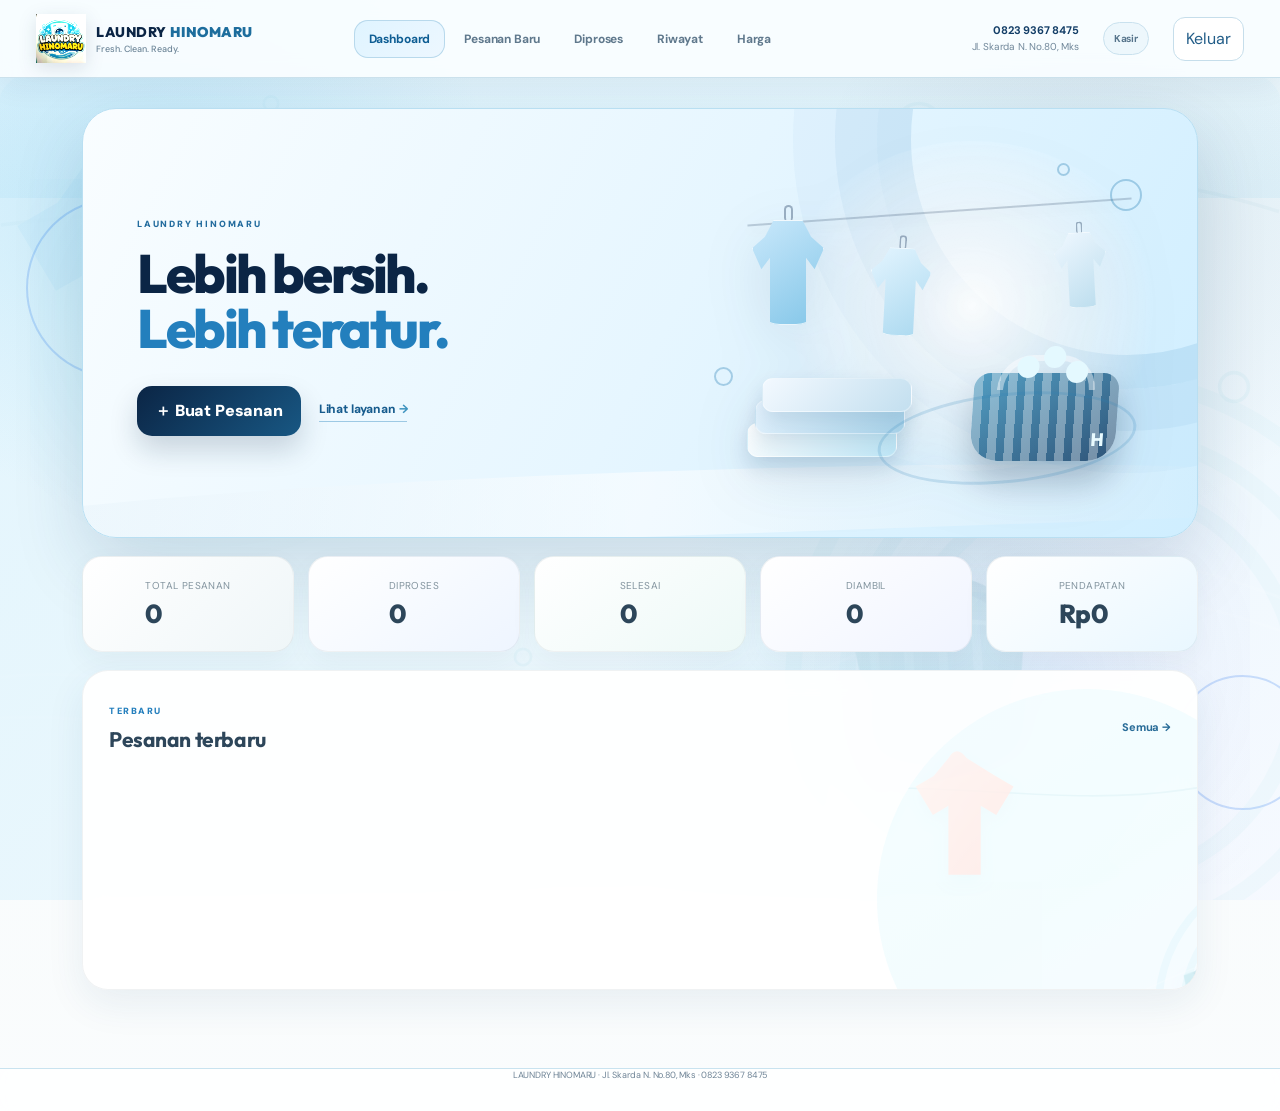
==== index.html @ 33498ebe "Upload website Laundry Hinomaru" ====
<!DOCTYPE html>
<html lang="id">
 <head>
  <meta charset="utf-8"/>
  <meta content="width=device-width,initial-scale=1" name="viewport"/>
  <title>
   Dashboard &middot; Laundry Hinomaru
  </title>
  <link href="https://cdn.jsdelivr.net/npm/bootstrap@5.3.3/dist/css/bootstrap.min.css" rel="stylesheet"/>
  <link href="style.css" rel="stylesheet"/>
  <script src="jquery-3.7.1.min.js">
  </script>
 </head>
 <body class="app-bg dashboard-page">
  <div class="wash-bg">
   <span>
   </span>
   <span>
   </span>
   <span>
   </span>
   <span>
   </span>
   <span>
   </span>
   <span>
   </span>
  </div>
  <header class="topbar">
   <a class="brand" href="index.html">
    <img alt="Logo Laundry Hinomaru" src="assets/logo-hinomaru-bright.png"/>
    <span>
     LAUNDRY
     <b>
      HINOMARU
     </b>
     <small>
      Fresh. Clean. Ready.
     </small>
    </span>
   </a>
   <nav>
    <a class="active" href="index.html">
     Dashboard
    </a>
    <a href="pesanan.html">
     Pesanan Baru
    </a>
    <a href="proses.html">
     Diproses
    </a>
    <a href="riwayat.html">
     Riwayat
    </a>
    <a href="harga.html">
     Harga
    </a>
   </nav>
   <div class="nav-contact">
    <b>
     0823 9367 8475
    </b>
    <small>
     Jl. Skarda N. No.80, Mks
    </small>
   </div>
   <span class="cashier-chip">
    Kasir
    <b id="cashierName">
    </b>
   </span>
   <button class="logout-btn" id="logoutBtn" title="Keluar dari akun" type="button">
    Keluar
   </button>
  </header>
  <main class="container">
   <section class="hero modern-hero">
    <div class="hero-copy">
     <span class="eyebrow">
      LAUNDRY HINOMARU
     </span>
     <h1>
      Lebih bersih.
      <br/>
      <em>
       Lebih teratur.
      </em>
     </h1>
     <div class="hero-actions">
      <a class="primary-btn" href="pesanan.html">
       ＋ Buat Pesanan
      </a>
      <a class="hero-link" href="harga.html">
       Lihat layanan
       <span>
        &rarr;
       </span>
      </a>
     </div>
    </div>
    <div aria-hidden="true" class="laundry-scene">
     <div class="scene-glow">
     </div>
     <div class="clothes-line">
     </div>
     <div class="hanger h1">
      <i>
      </i>
      <b>
      </b>
     </div>
     <div class="hanger h2">
      <i>
      </i>
      <b>
      </b>
     </div>
     <div class="hanger h3">
      <i>
      </i>
      <b>
      </b>
     </div>
     <div class="folded-stack">
      <i>
      </i>
      <i>
      </i>
      <i>
      </i>
     </div>
     <div class="basket">
      <span>
      </span>
      <span>
      </span>
      <span>
      </span>
      <b>
       H
      </b>
     </div>
     <div class="scene-bubble b1">
     </div>
     <div class="scene-bubble b2">
     </div>
     <div class="scene-bubble b3">
     </div>
     <div class="water-ring">
     </div>
    </div>
   </section>
   <section class="stats">
    <div class="stat-card">
     <div>
      <small>
       Total Pesanan
      </small>
      <strong id="statTotal">
       0
      </strong>
     </div>
    </div>
    <div class="stat-card">
     <div>
      <small>
       Diproses
      </small>
      <strong id="statProcess">
       0
      </strong>
     </div>
    </div>
    <div class="stat-card">
     <div>
      <small>
       Selesai
      </small>
      <strong id="statDone">
       0
      </strong>
     </div>
    </div>
    <div class="stat-card">
     <div>
      <small>
       Diambil
      </small>
      <strong id="statPicked">
       0
      </strong>
     </div>
    </div>
    <div class="stat-card revenue">
     <div>
      <small>
       Pendapatan
      </small>
      <strong id="statRevenue">
       Rp0
      </strong>
     </div>
    </div>
   </section>
   <section class="dashboard-grid">
    <div class="panel recent-panel">
     <div class="panel-head">
      <div>
       <span class="eyebrow">
        TERBARU
       </span>
       <h2>
        Pesanan terbaru
       </h2>
      </div>
      <a href="riwayat.html">
       Semua &rarr;
      </a>
     </div>
     <div class="recent-list" id="recentOrders">
     </div>
    </div>
   </section>
  </main>
  <footer>
   LAUNDRY HINOMARU &middot; Jl. Skarda N. No.80, Mks &middot; 0823 9367 8475
  </footer>
  <script src="https://cdn.jsdelivr.net/npm/bootstrap@5.3.3/dist/js/bootstrap.bundle.min.js">
  </script>
  <script src="app.js">
  </script>
 </body>
</html>
---- style.css ----
@import url("https://fonts.googleapis.com/css2?family=DM+Sans:wght@400;500;600;700&family=Outfit:wght@500;600;700;800&display=swap");
:root  {
--ink:#063e56;
  --ink2:#0b6179;
  --muted:#5f8290;
  --blue:#087fa8;
  --cyan:#19bfd1;
  --aqua:#d9f7ff;
  --mint:#ddf9f1;
  --lav:#e7e9ff;
  --peach:#fff0e5;
  --line:#b9e3ec;
  --white:#fff;
  --shadow:0 24px 70px rgba(3,82,111,.15)
}
html  {
scroll-behavior:smooth
}
body  {
margin:0;
  color:var(--ink);
  font-family:"DM Sans",Arial,sans-serif;
  background:#cfeef8
}
a  {
text-decoration:none;
  color:inherit
}
button,input,select  {
font:inherit
}
.app-bg  {
min-height:100vh;
  overflow-x:hidden;
  position:relative
}
.wash-bg  {
position:fixed;
  inset:0;
  pointer-events:none;
  overflow:hidden;
  z-index:-1;
  background:linear-gradient(135deg,rgba(196,237,248,.96),rgba(228,247,255,.9) 42%,rgba(213,247,241,.92)),url("assets/background.svg") center/cover fixed
}
.wash-bg:before  {
content:"";
  position:absolute;
  inset:0;
  background:radial-gradient(circle at 15% 18%,rgba(27,177,207,.2),transparent 24%),radial-gradient(circle at 85% 22%,rgba(112,130,236,.16),transparent 22%),radial-gradient(circle at 70% 84%,rgba(39,194,170,.16),transparent 28%);
  mix-blend-mode:multiply
}
.wash-bg:after  {
content:"";
  position:absolute;
  left:-8%;
  right:-8%;
  bottom:-7%;
  height:30%;
  background:linear-gradient(180deg,transparent,rgba(30,166,193,.18));
  border-radius:50% 50% 0 0;
  animation:waterPulse 8s ease-in-out infinite
}
.wash-bg span  {
position:absolute;
  border:2px solid rgba(22,151,182,.2);
  border-radius:50%;
  animation:float 8s ease-in-out infinite
}
.wash-bg span:nth-child(1)  {
width:180px;
  height:180px;
  left:2%;
  top:22%
}
.wash-bg span:nth-child(2)  {
width:58px;
  height:58px;
  right:10%;
  top:15%;
  animation-delay:1.4s
}
.wash-bg span:nth-child(3)  {
width:30px;
  height:30px;
  right:29%;
  bottom:17%;
  animation-delay:2.2s
}
.wash-bg span:nth-child(4)  {
width:135px;
  height:135px;
  right:-30px;
  bottom:10%;
  animation-delay:3s
}
.wash-bg span:nth-child(5)  {
width:20px;
  height:20px;
  left:31%;
  top:14%;
  animation-delay:3.8s
}
.wash-bg span:nth-child(6)  {
width:50px;
  height:50px;
  left:16%;
  bottom:12%;
  animation-delay:1s
}
.topbar  {
height:76px;
  background:rgba(247,253,255,.84);
  backdrop-filter:blur(20px);
  border-bottom:1px solid rgba(128,202,213,.38);
  display:flex;
  align-items:center;
  padding:0 34px;
  gap:24px;
  position:sticky;
  top:0;
  z-index:20;
  box-shadow:0 4px 25px rgba(4,83,105,.05)
}
.brand  {
display:flex;
  align-items:center;
  gap:10px;
  min-width:245px
}
.brand img  {
width:48px;
  height:48px;
  object-fit:contain;
  filter:brightness(1.18) contrast(1.03) drop-shadow(0 4px 7px rgba(0,80,100,.1))
}
.brand span  {
font:800 13px "Outfit";
  letter-spacing:.04em
}
.brand small  {
display:block;
  font:500 9px "DM Sans";
  color:#8aa0a7;
  letter-spacing:0;
  margin-top:2px
}
nav  {
display:flex;
  align-items:center;
  gap:4px;
  flex:1;
  justify-content:center
}
nav a  {
padding:10px 14px;
  border-radius:13px;
  color:#67818c;
  font-size:12px;
  font-weight:700;
  transition:.25s
}
nav a:hover  {
color:var(--blue);
  background:#e9fbfc;
  transform:translateY(-1px)
}
nav a.active  {
color:#066d8c;
  background:#dff7f8;
  box-shadow:inset 0 0 0 1px #c7edf0
}
.nav-contact  {
min-width:205px;
  text-align:right;
  color:#087f99;
  line-height:1.15
}
.nav-contact b  {
display:block;
  font-size:11px
}
.nav-contact small  {
display:block;
  margin-top:4px;
  color:#7d949c;
  font-size:9px
}
.container  {
width:min(1160px,calc(100% - 42px));
  margin:32px auto 72px
}
.hero  {
border-radius:32px;
  position:relative;
  overflow:hidden
}
.modern-hero  {
min-height:400px;
  padding:50px 54px;
  display:flex;
  align-items:center;
  background:linear-gradient(118deg,#08789b 0%,#10a8bd 50%,#46d2d1 100%);
  box-shadow:0 28px 70px rgba(5,105,128,.18);
  color:#fff
}
.modern-hero:before  {
content:"";
  position:absolute;
  width:620px;
  height:620px;
  border-radius:50%;
  right:-230px;
  top:-300px;
  border:40px solid rgba(255,255,255,.07);
  box-shadow:0 0 0 40px rgba(255,255,255,.035),0 0 0 80px rgba(255,255,255,.025)
}
.modern-hero:after  {
content:"";
  position:absolute;
  left:-10%;
  right:-10%;
  bottom:-50px;
  height:100px;
  background:rgba(255,255,255,.08);
  border-radius:50% 50% 0 0;
  transform:rotate(-2deg)
}
.hero-copy  {
position:relative;
  z-index:2
}
.eyebrow  {
font-size:9px;
  font-weight:900;
  letter-spacing:.17em;
  color:#0c92a7
}
.hero .eyebrow  {
color:#c8ffff
}
.hero h1,.page-title h1  {
font:800 48px/1.02 "Outfit";
  margin:12px 0
}
.hero h1 em  {
font-style:normal;
  color:#c7ffff
}
.hero p  {
max-width:430px;
  color:#d9fbfc;
  margin:0 0 24px;
  font-size:13px
}
.primary-btn  {
border:0;
  border-radius:14px;
  background:linear-gradient(135deg,#fff,#e5ffff);
  color:#076d8c;
  padding:13px 18px;
  font-weight:900;
  cursor:pointer;
  box-shadow:0 12px 26px rgba(0,50,70,.16);
  transition:.25s
}
.primary-btn:hover  {
transform:translateY(-3px);
  box-shadow:0 18px 32px rgba(0,50,70,.22)
}
.laundry-scene  {
position:absolute;
  right:45px;
  top:30px;
  width:410px;
  height:335px;
  z-index:2
}
.clothes-line  {
position:absolute;
  left:25px;
  right:25px;
  top:72px;
  height:2px;
  background:rgba(255,255,255,.62);
  transform:rotate(-4deg);
  box-shadow:0 4px 12px rgba(0,0,0,.08)
}
.hanger  {
position:absolute;
  top:66px;
  width:92px;
  height:135px
}
.hanger i  {
position:absolute;
  top:-2px;
  left:42px;
  width:9px;
  height:17px;
  border:2px solid rgba(255,255,255,.8);
  border-bottom:0;
  border-radius:8px
}
.hanger b  {
position:absolute;
  left:10px;
  top:13px;
  width:72px;
  height:105px;
  border-radius:15px 15px 28px 28px;
  background:linear-gradient(145deg,rgba(255,255,255,.85),rgba(184,248,250,.38));
  box-shadow:inset 0 0 0 1px rgba(255,255,255,.35);
  clip-path:polygon(30% 0,70% 0,82% 16%,100% 27%,87% 47%,75% 36%,75% 100%,25% 100%,25% 36%,13% 47%,0 27%,18% 16%)
}
.h1  {
left:35px
}
.h2  {
left:147px;
  top:85px;
  transform:scale(.84) rotate(3deg)
}
.h3  {
right:35px;
  top:63px;
  transform:scale(.72) rotate(-3deg)
}
.h1 b  {
background:linear-gradient(145deg,#ffd9dc,#bdeef7)
}
.h2 b  {
background:linear-gradient(145deg,#d8e0ff,#9fe7ee)
}
.h3 b  {
background:linear-gradient(145deg,#fff2c8,#b8f0ea)
}
.folded-stack  {
position:absolute;
  left:34px;
  bottom:38px;
  width:150px;
  height:82px
}
.folded-stack i  {
position:absolute;
  left:0;
  width:150px;
  height:34px;
  border-radius:11px;
  background:linear-gradient(135deg,#e5faff,#9edce8);
  box-shadow:0 8px 10px rgba(0,70,90,.12);
  border:1px solid rgba(255,255,255,.35)
}
.folded-stack i:nth-child(1)  {
bottom:0
}
.folded-stack i:nth-child(2)  {
bottom:23px;
  left:8px;
  background:linear-gradient(135deg,#e9edff,#b9c9f4)
}
.folded-stack i:nth-child(3)  {
bottom:45px;
  left:15px;
  background:linear-gradient(135deg,#fff0e8,#f5d4bd)
}
.basket  {
position:absolute;
  right:42px;
  bottom:35px;
  width:145px;
  height:88px;
  border-radius:16px 16px 28px 28px;
  background:repeating-linear-gradient(90deg,rgba(255,255,255,.18) 0 9px,rgba(255,255,255,.04) 9px 17px),linear-gradient(145deg,#2c91aa,#126f8f);
  box-shadow:0 18px 25px rgba(0,70,90,.18);
  transform:skew(-4deg)
}
.basket:before  {
content:"";
  position:absolute;
  left:23px;
  top:-18px;
  width:98px;
  height:35px;
  border:6px solid rgba(255,255,255,.45);
  border-bottom:0;
  border-radius:60px 60px 0 0
}
.basket span  {
position:absolute;
  width:22px;
  height:22px;
  border-radius:50%;
  background:#c9faff;
  top:-17px;
  animation:bubble 3s infinite
}
.basket span:nth-child(1)  {
left:42px
}
.basket span:nth-child(2)  {
left:68px;
  top:-27px;
  animation-delay:.7s
}
.basket span:nth-child(3)  {
left:91px;
  top:-12px;
  animation-delay:1.3s
}
.basket b  {
position:absolute;
  right:12px;
  bottom:10px;
  color:#bdf8fa;
  font:800 18px "Outfit"
}
.scene-bubble  {
position:absolute;
  border:2px solid rgba(255,255,255,.5);
  border-radius:50%;
  color:#fff;
  display:grid;
  place-items:center;
  animation:bubble 4s ease-in-out infinite
}
.b1  {
width:32px;
  height:32px;
  right:20px;
  top:38px
}
.b2  {
width:13px;
  height:13px;
  right:92px;
  top:22px;
  animation-delay:1s
}
.b3  {
width:19px;
  height:19px;
  left:7px;
  bottom:105px;
  animation-delay:1.8s
}
.water-ring  {
position:absolute;
  width:260px;
  height:90px;
  right:25px;
  bottom:8px;
  border:3px solid rgba(255,255,255,.27);
  border-radius:50%;
  transform:rotate(-6deg)
}
.stats  {
display:grid;
  grid-template-columns:repeat(5,1fr);
  gap:14px;
  margin-top:18px
}
.stat-card  {
background:linear-gradient(145deg,rgba(249,254,255,.82),rgba(228,249,255,.72));
  border:1px solid rgba(204,235,239,.95);
  border-radius:20px;
  padding:18px;
  display:flex;
  align-items:center;
  gap:12px;
  box-shadow:0 12px 30px rgba(4,83,105,.06);
  transition:.25s;
  backdrop-filter:blur(12px)
}
.stat-card:hover  {
transform:translateY(-5px);
  box-shadow:0 18px 38px rgba(4,83,105,.11)
}
.stat-card small  {
display:block;
  color:#78909a;
  font-size:10px
}
.stat-card strong  {
font:800 22px "Outfit";
  display:block;
  margin-top:2px
}
.revenue  {
background:linear-gradient(135deg,#e4faf4,#e6f9ff)
}
.dashboard-grid  {
display:grid;
  grid-template-columns:1.35fr .65fr;
  gap:18px;
  margin-top:18px
}
.panel  {
background:linear-gradient(145deg,rgba(248,254,255,.84),rgba(230,249,255,.78));
  border:1px solid rgba(209,236,239,.95);
  border-radius:26px;
  box-shadow:0 18px 50px rgba(4,83,105,.08);
  backdrop-filter:blur(14px)
}
.recent-panel  {
padding:25px
}
.panel-head  {
display:flex;
  justify-content:space-between;
  align-items:center;
  margin-bottom:15px
}
.panel-head h2,.items-head h2,.queue-panel h2  {
font:700 21px "Outfit";
  margin:5px 0
}
.panel-head a  {
font-size:11px;
  color:#0887a1;
  font-weight:800
}
.recent-item  {
display:flex;
  align-items:center;
  justify-content:space-between;
  padding:15px 0;
  border-bottom:1px solid #e6f2f3;
  transition:.2s
}
.recent-item:last-child  {
border-bottom:0
}
.recent-item:hover  {
padding-left:5px
}
.recent-item b  {
display:block;
  font-size:13px
}
.recent-item small  {
display:block;
  color:#81959d;
  font-size:10px;
  margin-top:3px;
  max-width:480px;
  white-space:nowrap;
  overflow:hidden;
  text-overflow:ellipsis
}
.recent-item strong  {
font:800 14px "Outfit"
}
.flow-step>span  {
width:34px;
  height:34px;
  border-radius:12px;
  background:#e8f8fa;
  color:#0a88a2;
  display:grid;
  place-items:center;
  font:800 10px "Outfit"
}
.flow-step.active>span  {
background:#d5f7ed;
  color:#11825f
}
.flow-step b  {
display:block;
  font-size:11px
}
.flow-step small  {
display:block;
  color:#83989f;
  font-size:9px;
  margin-top:3px
}
.page-title  {
display:flex;
  justify-content:space-between;
  align-items:flex-end;
  margin-bottom:22px
}
.page-title h1  {
font-size:40px;
  margin:6px 0
}
.page-title p  {
margin:0;
  color:#78909a;
  font-size:13px
}
.search  {
display:flex;
  align-items:center;
  gap:8px;
  background:rgba(255,255,255,.78);
  border:1px solid #cfe9ec;
  border-radius:13px;
  padding:0 12px;
  width:250px
}
.search input  {
border:0;
  box-shadow:none;
  margin:0;
  padding:10px 2px;
  width:100%;
  background:transparent;
  outline:none
}
.order-layout  {
display:grid;
  grid-template-columns:1.35fr .65fr;
  gap:18px
}
.order-panel  {
padding:28px
}
.order-panel label  {
display:block;
  font-size:11px;
  font-weight:700;
  color:#55707a;
  margin-bottom:18px
}
.order-panel input,.order-panel select  {
width:100%;
  border:1px solid #c9e6ea;
  background:rgba(252,255,255,.92);
  border-radius:13px;
  padding:13px 14px;
  outline:none;
  color:var(--ink);
  margin-top:7px;
  transition:.2s
}
.order-panel input:focus,.order-panel select:focus  {
border-color:#55c7d3;
  box-shadow:0 0 0 4px rgba(36,197,216,.10)
}
.items-head  {
display:flex;
  align-items:center;
  justify-content:space-between;
  margin:18px 0 12px
}
.outline-btn  {
border:1px solid #bfe2e6;
  background:rgba(255,255,255,.86);
  color:#087f98;
  border-radius:11px;
  padding:9px 12px;
  font-size:11px;
  font-weight:900;
  cursor:pointer
}
.service-row  {
display:grid;
  grid-template-columns:1fr 115px 145px 42px;
  gap:8px;
  align-items:end;
  padding:12px;
  background:linear-gradient(135deg,#f7ffff,#f0fbff);
  border:1px solid #d9edef;
  border-radius:17px;
  margin-bottom:9px;
  animation:rise .35s both
}
.service-row label  {
margin:0
}
.service-row select,.service-row input  {
margin-top:5px;
  padding:11px 10px
}
.row-price  {
font-size:10px;
  color:#75909a;
  padding:0 4px 11px
}
.row-price b  {
display:block;
  color:#087f98;
  font:800 12px "Outfit";
  margin-top:3px
}
.remove-item  {
width:38px;
  height:38px;
  border-radius:11px;
  border:0;
  background:#fff0f0;
  color:#d66a6a;
  cursor:pointer
}
.order-total  {
margin-top:16px;
  padding:17px;
  border-radius:18px;
  background:linear-gradient(135deg,#dff8f3,#e4f8ff);
  display:flex;
  align-items:center;
  justify-content:space-between
}
.order-total small  {
display:block;
  color:#78909a;
  font-size:10px
}
.order-total strong  {
font:800 27px "Outfit";
  display:block;
  margin-top:2px
}
.side-note h2  {
font:800 29px/1.08 "Outfit";
  margin:8px 0 22px
}
.mini-info>span  {
width:25px;
  height:25px;
  border-radius:8px;
  background:#dff7ef;
  color:#0b9a73;
  display:grid;
  place-items:center;
  font-size:12px
}
.mini-info b  {
display:block;
  font-size:11px
}
.mini-info small  {
display:block;
  color:#80959d;
  font-size:10px;
  margin-top:2px
}
.queue-grid  {
display:grid;
  grid-template-columns:1fr 1fr;
  gap:18px
}
.queue-panel  {
padding:22px
}
.queue-panel h2  {
display:flex;
  align-items:center;
  gap:7px
}
.queue-panel h2 b  {
font-size:10px;
  background:#eaf8f8;
  padding:4px 7px;
  border-radius:10px;
  color:#14849a
}
.dot  {
width:9px;
  height:9px;
  border-radius:50%;
  display:inline-block
}
.dot.processing  {
background:#f2b93f;
  box-shadow:0 0 0 5px #fff5db
}
.dot.done  {
background:#21b58a;
  box-shadow:0 0 0 5px #dcf8ee
}
.queue-card  {
border:1px solid #e0eff1;
  border-radius:17px;
  padding:15px;
  margin:10px 0;
  background:rgba(251,255,255,.88);
  transition:.22s
}
.queue-card:hover  {
transform:translateY(-3px);
  box-shadow:0 10px 24px rgba(5,83,105,.08)
}
.queue-top  {
display:flex;
  justify-content:space-between;
  align-items:center
}
.nota  {
font:700 11px "Outfit";
  color:#07819c
}
.status  {
font-size:9px;
  font-weight:900;
  border-radius:20px;
  padding:6px 9px
}
.status.DIPROSES  {
background:#fff4d9;
  color:#aa7410
}
.status.SELESAI  {
background:#dcf8ed;
  color:#138360
}
.status.DIAMBIL  {
background:#e9efff;
  color:#5266a7
}
.queue-card h3  {
font:700 15px "Outfit";
  margin:12px 0 5px
}
.queue-card p  {
font-size:10px;
  color:#778f97;
  margin:0
}
.queue-actions  {
display:flex;
  gap:6px;
  margin-top:13px
}
.small-btn  {
border:1px solid #cce7ea;
  background:#fff;
  border-radius:9px;
  padding:7px 9px;
  font-size:9px;
  font-weight:900;
  color:#087f98;
  cursor:pointer
}
.small-btn.success  {
background:#e4faf2;
  color:#11805e;
  border-color:#c6eedf
}
.small-btn.dark  {
background:#eaf1ff;
  color:#536da5;
  border-color:#d5e0fa
}
.history-panel  {
padding:20px
}
.history-head  {
display:flex;
  justify-content:space-between;
  align-items:center;
  margin-bottom:15px;
  color:#7b9299;
  font-size:11px
}
.table-wrap  {
overflow:auto
}
table  {
width:100%;
  border-collapse:collapse;
  min-width:700px
}
th  {
font-size:9px;
  text-transform:uppercase;
  letter-spacing:.08em;
  color:#8ba0a7;
  text-align:left;
  padding:12px;
  border-bottom:1px solid #e4f0f2
}
td  {
font-size:11px;
  padding:15px 12px;
  border-bottom:1px solid #edf4f5
}
td b  {
font-family:"Outfit"
}
.table-action  {
color:#087f98;
  font-weight:900;
  font-size:10px
}
.price-card  {
border-radius:22px;
  background:rgba(255,255,255,.78);
  border:1px solid #d9eef0;
  box-shadow:0 12px 35px rgba(4,83,105,.07);
  position:relative;
  overflow:hidden;
  transition:.25s
}
.price-card:hover  {
transform:translateY(-6px);
  box-shadow:0 22px 45px rgba(4,83,105,.12)
}
.price-card:after  {
content:"";
  position:absolute;
  width:120px;
  height:120px;
  border-radius:50%;
  background:linear-gradient(135deg,#e3f8ff,#f0eaff);
  right:-45px;
  top:-45px
}
.price-card h3  {
font:700 17px "Outfit";
  margin:0 0 6px;
  position:relative;
  z-index:1
}
.price-card p  {
color:#8aa0a8;
  font-size:10px;
  margin:0;
  position:relative;
  z-index:1
}
.price-card strong  {
display:block;
  font:800 22px "Outfit";
  margin-top:17px;
  color:#07819b;
  position:relative;
  z-index:1
}
.toast  {
position:fixed;
  right:22px;
  bottom:22px;
  background:#073b4c;
  color:#fff;
  border-radius:13px;
  padding:12px 16px;
  font-size:11px;
  box-shadow:0 15px 35px rgba(0,0,0,.18);
  transform:translateY(30px);
  opacity:0;
  pointer-events:none;
  transition:.3s;
  z-index:100
}
.toast.show  {
transform:translateY(0);
  opacity:1
}
.empty-state  {
text-align:center;
  color:#91a4aa;
  font-size:11px;
  padding:35px
}
.receipt-page  {
background:linear-gradient(135deg,#eafafb,#f3f0ff);
  min-height:100vh;
  padding:25px
}
.receipt-actions  {
max-width:700px;
  margin:0 auto 18px;
  display:flex;
  justify-content:space-between;
  align-items:center
}
.receipt-actions>a  {
font-size:12px;
  font-weight:900;
  color:#087f98
}
.receipt  {
width:min(700px,100%);
  margin:auto;
  background:#fff;
  padding:42px;
  border-radius:24px;
  box-shadow:0 24px 70px rgba(4,83,105,.15)
}
.receipt-head  {
display:flex;
  align-items:center;
  gap:15px;
  padding-bottom:18px;
  border-bottom:1px dashed #cbdfe2
}
.receipt-head img  {
width:70px;
  height:70px;
  object-fit:contain
}
.receipt-head h2  {
font:800 25px "Outfit";
  margin:0
}
.receipt-head p  {
font-size:10px;
  color:#718991;
  margin:3px 0
}
.receipt-title  {
text-align:center;
  font:800 18px "Outfit";
  margin:25px 0
}
.receipt-meta  {
display:grid;
  grid-template-columns:1fr 1fr;
  gap:13px
}
.receipt-meta span,.receipt-item small,.receipt-status span  {
display:block;
  color:#8aa0a7;
  font-size:9px
}
.receipt-meta b  {
display:block;
  font-size:11px;
  margin-top:4px
}
.receipt-line  {
border-top:1px dashed #d4e3e5;
  margin:22px 0
}
.receipt-item  {
padding:10px 0;
  border-bottom:1px solid #edf3f4;
  display:flex;
  justify-content:space-between
}
.receipt-item b  {
display:block;
  font-size:12px
}
.receipt-item strong  {
font:700 13px "Outfit"
}
.receipt-total  {
display:flex;
  justify-content:space-between;
  align-items:center;
  margin-top:20px
}
.receipt-total span  {
font-size:11px;
  font-weight:900
}
.receipt-total strong  {
font:800 27px "Outfit";
  color:#087f98
}
.receipt-status b  {
font-size:10px
}
.receipt-thanks  {
text-align:center;
  color:#80959d;
  font-size:10px;
  margin:25px 0 0
}
footer  {
text-align:center;
  color:#7e969e;
  font-size:9px;
  padding:0 20px 28px
}

.order-visual .eyebrow  {
display:none
}
.flow-panel .panel-head h2,.flow-panel .flow-step b,.flow-panel .flow-step small  {
display:none
}
.flow-panel .panel-head  {
margin:0
}
.flow-panel .panel-head>div  {
width:100%;
  height:10px
}
.flow-panel .panel-head .eyebrow  {
display:none
}
.flow-step>span  {
width:52px;
  height:52px;
  border-radius:18px;
  background:linear-gradient(135deg,#c9f1fb,#dcdcff);
  font-size:12px;
  box-shadow:0 8px 20px rgba(8,127,168,.1)
}
.flow-step.active>span  {
background:linear-gradient(135deg,#c8f6e8,#bceef8);
  color:#087b72
}
.recent-panel  {
background:linear-gradient(145deg,rgba(252,255,255,.86),rgba(229,248,255,.76))
}
.page-title  {
position:relative
}
.page-title:after  {
content:"";
  position:absolute;
  right:0;
  bottom:-8px;
  width:130px;
  height:6px;
  border-radius:999px;
  background:linear-gradient(90deg,#36c7dc,#8e91e8,transparent);
  opacity:.75
}
.price-card  {
background:linear-gradient(145deg,rgba(252,255,255,.84),rgba(226,247,255,.78))
}
.queue-card  {
background:linear-gradient(145deg,rgba(251,255,255,.92),rgba(232,249,255,.84))
}
.history-panel  {
background:linear-gradient(145deg,rgba(251,255,255,.88),rgba(229,248,255,.8))
}
.container  {
position:relative
}
.container:before  {
content:"";
  position:absolute;
  z-index:-1;
  left:-40px;
  right:-40px;
  top:8%;
  height:80%;
  background:radial-gradient(circle at 15% 20%,rgba(37,186,210,.08),transparent 22%),radial-gradient(circle at 85% 70%,rgba(117,124,230,.07),transparent 24%);
  pointer-events:none
}

:root  {
--ink:#063c58;
  --ink2:#075f7c;
  --muted:#668797;
  --blue:#087ea7;
  --cyan:#19bfd0;
  --sky:#eafaff;
  --mint:#e9fff9;
  --lav:#eef0ff;
  --peach:#fff2e9;
  --line:#a9dce9;
  --shadow:0 24px 70px rgba(3,73,104,.15);
  --deep-shadow:0 30px 90px rgba(2,73,102,.20)
}
body  {
background:#bfe8f4;
  color:var(--ink)
}
.wash-bg  {
background:linear-gradient(120deg,rgba(210,246,253,.76),rgba(225,236,255,.62) 52%,rgba(209,251,242,.7)),url("assets/background.svg") center/cover fixed;
  filter:saturate(1.12)
}
.wash-bg:before  {
background:linear-gradient(115deg,rgba(0,104,145,.08),rgba(42,203,216,.03) 45%,rgba(120,105,232,.07));
  mix-blend-mode:normal
}
.wash-bg:after  {
height:22%;
  bottom:-8%;
  background:linear-gradient(180deg,transparent,rgba(9,144,173,.12));
  animation:waterPulse 7s ease-in-out infinite
}
.topbar  {
height:82px;
  background:rgba(250,255,255,.82);
  border-bottom:1px solid rgba(104,190,211,.28);
  box-shadow:0 10px 40px rgba(5,80,108,.08)
}
.brand img  {
width:50px;
  height:50px;
  filter:brightness(1.16) saturate(1.08) contrast(1.04) drop-shadow(0 6px 10px rgba(0,85,105,.15))
}
.brand span  {
font-size:13px
}
.brand small  {
font-size:9px;
  color:#75919d
}
nav a  {
font-size:12px;
  padding:11px 16px;
  border-radius:14px
}
nav a.active  {
background:linear-gradient(135deg,#dcf9ff,#e7f1ff);
  box-shadow:0 8px 22px rgba(26,164,194,.10),inset 0 0 0 1px #b9e9f0
}
.nav-contact  {
min-width:230px
}
.nav-contact b  {
font-size:11px
}
.nav-contact small  {
font-size:10px;
  color:#668493
}
.container  {
margin:34px auto 78px
}
.modern-hero  {
min-height:430px;
  padding:56px 58px;
  background:linear-gradient(110deg,rgba(4,112,150,.97),rgba(12,160,184,.93) 48%,rgba(60,198,207,.91)),url("assets/background.svg") right center/cover;
  box-shadow:var(--deep-shadow);
  border:1px solid rgba(255,255,255,.34)
}
.modern-hero:before  {
width:720px;
  height:720px;
  right:-250px;
  top:-390px;
  border:42px solid rgba(255,255,255,.09);
  box-shadow:0 0 0 42px rgba(255,255,255,.035),0 0 0 88px rgba(255,255,255,.025)
}
.modern-hero:after  {
bottom:-70px;
  height:130px;
  background:linear-gradient(180deg,rgba(255,255,255,.05),rgba(255,255,255,.14));
  animation:heroWave 8s ease-in-out infinite
}
@keyframes heroWave  {
50%  {
transform:translateY(-8px) rotate(1deg) scaleX(1.04)
  }
}
.hero-copy  {
max-width:560px
}
.hero h1  {
font-size:56px;
  letter-spacing:-.035em;
  text-shadow:0 10px 25px rgba(0,54,75,.12)
}
.hero h1 em  {
color:#d8ffff
}
.hero p  {
font-size:14px;
  color:#e6ffff;
  max-width:520px
}
.hero-actions  {
display:flex;
  align-items:center;
  gap:18px
}
.hero-link  {
font-weight:800;
  font-size:12px;
  color:#dcffff;
  transition:.25s
}
.hero-link:hover  {
transform:translateX(4px);
  color:#fff
}
.hero-glass-card strong  {
display:block;
  font:800 20px "Outfit"
}
.hero-glass-card small  {
display:block;
  margin-top:5px;
  color:#dcffff;
  font-size:9px
}
@keyframes cardFloat  {
50%  {
transform:translateY(-8px)
  }
}
.stats  {
gap:16px
}
.stat-card  {
background:linear-gradient(145deg,rgba(255,255,255,.92),rgba(232,249,255,.74));
  border:1px solid rgba(132,205,219,.35);
  box-shadow:0 18px 42px rgba(4,87,111,.11);
  transition:.28s;
  position:relative;
  overflow:hidden
}
.stat-card:after  {
content:"";
  position:absolute;
  width:90px;
  height:90px;
  border-radius:50%;
  right:-30px;
  bottom:-40px;
  background:rgba(39,190,207,.12)
}
.stat-card:hover  {
transform:translateY(-5px);
  box-shadow:0 25px 50px rgba(4,87,111,.16)
}
.panel  {
background:linear-gradient(145deg,rgba(255,255,255,.94),rgba(238,251,255,.80));
  border:1px solid rgba(125,204,219,.34);
  box-shadow:0 24px 60px rgba(3,78,106,.12);
  backdrop-filter:blur(12px);
  transition:.25s
}
.panel:hover  {
box-shadow:0 28px 70px rgba(3,78,106,.15)
}
.recent-panel,.order-panel,.queue-panel,.history-panel  {
border-radius:26px
}
.recent-item  {
transition:.22s
}
.recent-item:hover  {
background:linear-gradient(90deg,#e9fbff,#f4f0ff);
  transform:translateX(4px)
}
.page-title  {
padding:24px 8px 26px
}
.page-title h1  {
font-size:46px;
  letter-spacing:-.03em
}
.page-title p  {
font-size:12px;
  color:#668797
}
.eyebrow  {
color:#0788a6
}
.order-layout  {
gap:22px
}
.order-panel  {
padding:28px
}
.service-row  {
background:linear-gradient(145deg,#f8feff,#eaf8fc);
  border:1px solid #c4e9f0;
  box-shadow:0 8px 24px rgba(4,98,122,.07);
  transition:.2s
}
.service-row:hover  {
transform:translateY(-2px);
  box-shadow:0 14px 30px rgba(4,98,122,.10)
}
select,input  {
border-color:#b9e2eb;
  background:rgba(255,255,255,.78)
}
select:focus,input:focus  {
border-color:#1ab4ca;
  box-shadow:0 0 0 4px rgba(26,180,202,.12);
  outline:none
}
.outline-btn  {
background:linear-gradient(135deg,#fff,#edf8ff);
  border-color:#9bd9e7;
  color:#087ea0
}
.order-total  {
background:linear-gradient(135deg,#e9fbff,#f0f0ff);
  border:1px solid #c0e7ef;
  border-radius:20px
}
.queue-card  {
background:linear-gradient(145deg,#faffff,#eaf8ff);
  border:1px solid #c5e8f0;
  box-shadow:0 12px 30px rgba(4,84,110,.08);
  border-radius:20px;
  transition:.25s
}
.queue-card:hover  {
transform:translateY(-4px) scale(1.005);
  box-shadow:0 20px 42px rgba(4,84,110,.13)
}
.small-btn  {
border-radius:11px
}
.status  {
box-shadow:inset 0 0 0 1px rgba(0,0,0,.03)
}
.history-panel  {
overflow:hidden
}
.history-head  {
background:linear-gradient(90deg,#e9fbff,#f1f0ff);
  border-bottom:1px solid #c5e9ef
}
.table-wrap  {
background:rgba(255,255,255,.68)
}
tbody tr  {
transition:.18s
}
tbody tr:hover  {
background:#eafaff
}
.price-card  {
background:linear-gradient(145deg,rgba(255,255,255,.95),rgba(230,249,255,.82));
  border:1px solid #bde5ed;
  box-shadow:0 18px 42px rgba(4,87,111,.10);
  border-radius:24px;
  transition:.28s;
  position:relative;
  overflow:hidden
}
.price-card:after  {
content:"";
  position:absolute;
  width:130px;
  height:130px;
  right:-50px;
  bottom:-70px;
  border-radius:50%;
  background:linear-gradient(135deg,#bdeff4,#e7e6ff);
  opacity:.7
}
.price-card:hover  {
transform:translateY(-7px);
  box-shadow:0 26px 52px rgba(4,87,111,.16)
}
.receipt-page  {
background:linear-gradient(135deg,#d9f7ff,#eef1ff 55%,#dcfff5);
  min-height:100vh
}
.receipt-actions  {
background:rgba(255,255,255,.82);
  border-bottom:1px solid #b9e4ec;
  backdrop-filter:blur(15px)
}
.receipt  {
box-shadow:0 30px 80px rgba(2,74,103,.18);
  border:1px solid #c0e8ef;
  border-radius:24px;
  background:rgba(255,255,255,.96)
}
footer  {
background:rgba(220,249,255,.72);
  border-top:1px solid rgba(100,190,208,.28);
  color:#5d8190;
  backdrop-filter:blur(8px)
}
.receipt-page  {
background:linear-gradient(135deg,rgba(217,247,255,.88),rgba(238,241,255,.86) 55%,rgba(220,255,245,.88)),url("assets/background.svg") center/cover fixed
}

:root  {
--ink:#06364b;
  --blue:#087fa8;
  --cyan:#18bfd1;
  --violet:#6f6bd8;
  --coral:#f28c79;
  --lime:#68c9a8
}
body  {
background:#bfe8f3
}
.wash-bg  {
background-image:linear-gradient(135deg,rgba(70,194,218,.90),rgba(198,238,249,.82) 48%,rgba(222,215,250,.84)),url("assets/background.svg");
  background-blend-mode:multiply,normal;
  background-size:cover;
  background-position:center;
  filter:saturate(1.18)
}
.wash-bg:before  {
background:radial-gradient(circle at 10% 18%,rgba(0,115,165,.28),transparent 23%),radial-gradient(circle at 88% 16%,rgba(111,107,216,.24),transparent 24%),radial-gradient(circle at 72% 82%,rgba(255,137,115,.18),transparent 24%);
  mix-blend-mode:normal
}
.topbar  {
background:rgba(239,252,255,.78);
  border-bottom-color:rgba(34,154,181,.28);
  box-shadow:0 8px 28px rgba(0,71,96,.08)
}
.brand span  {
color:#073c50
}
.brand small  {
color:#638996
}
.nav-contact b  {
color:#057895
}
.nav-contact small  {
color:#597b87
}

.dashboard-page .wash-bg  {
background-image:linear-gradient(135deg,rgba(7,126,159,.88),rgba(33,186,204,.76) 45%,rgba(101,112,214,.72)),url("assets/background.svg")
}
.order-page .wash-bg  {
background-image:linear-gradient(135deg,rgba(38,144,184,.82),rgba(83,202,215,.70) 48%,rgba(137,113,214,.70)),url("assets/background.svg")
}
.process-page .wash-bg  {
background-image:linear-gradient(135deg,rgba(13,116,166,.86),rgba(55,181,213,.72) 48%,rgba(95,146,229,.72)),url("assets/background.svg")
}
.history-page .wash-bg  {
background-image:linear-gradient(135deg,rgba(17,133,159,.84),rgba(61,198,205,.70) 45%,rgba(239,157,137,.58)),url("assets/background.svg")
}
.price-page .wash-bg  {
background-image:linear-gradient(135deg,rgba(18,137,155,.84),rgba(73,202,193,.70) 45%,rgba(125,142,224,.62)),url("assets/background.svg")
}
.dashboard-page .wash-bg:after  {
background:linear-gradient(180deg,transparent,rgba(111,107,216,.20))
}
.order-page .wash-bg:after  {
background:linear-gradient(180deg,transparent,rgba(255,151,124,.18))
}
.process-page .wash-bg:after  {
background:linear-gradient(180deg,transparent,rgba(87,121,230,.22))
}
.history-page .wash-bg:after  {
background:linear-gradient(180deg,transparent,rgba(246,142,122,.22))
}
.price-page .wash-bg:after  {
background:linear-gradient(180deg,transparent,rgba(87,198,171,.24))
}
.container  {
position:relative
}
.hero.modern-hero  {
min-height:430px;
  background:linear-gradient(118deg,#066e91 0%,#0aa7ba 48%,#38c8c6 100%);
  box-shadow:0 34px 90px rgba(0,71,100,.25)
}
.hero.modern-hero:before  {
border-color:rgba(255,255,255,.09);
  box-shadow:0 0 0 42px rgba(255,255,255,.045),0 0 0 84px rgba(255,255,255,.025)
}
.hero.modern-hero:after  {
background:linear-gradient(90deg,rgba(255,255,255,.08),rgba(255,255,255,.02));
  height:130px
}
.hero-copy h1  {
letter-spacing:-.035em;
  text-shadow:0 7px 25px rgba(0,55,75,.16)
}
.hero-actions  {
display:flex;
  align-items:center;
  gap:18px
}
.hero-link  {
font-size:12px;
  font-weight:800;
  color:#d9ffff;
  border-bottom:1px solid rgba(255,255,255,.4);
  padding-bottom:3px
}
.hero-link:hover  {
color:#fff;
  transform:translateX(3px)
}
.stats  {
position:relative
}
.stat-card  {
border-color:rgba(255,255,255,.62);
  background:linear-gradient(145deg,rgba(255,255,255,.90),rgba(222,247,253,.72));
  box-shadow:0 16px 38px rgba(0,65,91,.13)
}
.stat-card:nth-child(2)  {
background:linear-gradient(145deg,rgba(255,248,229,.94),rgba(228,245,255,.76))
}
.stat-card:nth-child(3)  {
background:linear-gradient(145deg,rgba(230,255,247,.94),rgba(223,249,255,.76))
}
.stat-card:nth-child(4)  {
background:linear-gradient(145deg,rgba(240,238,255,.95),rgba(224,247,255,.78))
}
.revenue  {
background:linear-gradient(135deg,#e8fff7,#dff5ff)!important
}
.dashboard-grid  {
grid-template-columns:1fr
}
.recent-panel  {
min-height:320px;
  position:relative;
  overflow:hidden
}
.recent-panel:after  {
content:"";
  position:absolute;
  right:-100px;
  bottom:-120px;
  width:420px;
  height:420px;
  background:url("assets/background.svg") center/cover no-repeat;
  opacity:.22;
  filter:saturate(1.4);
  pointer-events:none;
  border-radius:50%
}
.recent-panel>*  {
position:relative;
  z-index:2
}

.page-title  {
position:relative
}
.page-title h1  {
letter-spacing:-.025em;
  text-shadow:0 7px 18px rgba(0,74,94,.10)
}
.order-layout,.queue-grid,.history-panel  {
position:relative;
  z-index:2
}
.panel  {
background:linear-gradient(145deg,rgba(250,255,255,.90),rgba(220,246,252,.80));
  border-color:rgba(255,255,255,.70);
  box-shadow:0 24px 65px rgba(0,66,91,.14)
}
.order-panel  {
box-shadow:0 28px 70px rgba(0,74,96,.16)
}
.service-row  {
background:linear-gradient(135deg,rgba(245,254,255,.92),rgba(224,246,255,.80));
  border-color:rgba(87,188,211,.28);
  transition:.25s
}
.service-row:hover  {
transform:translateY(-2px);
  box-shadow:0 10px 26px rgba(0,111,139,.10)
}
.primary-btn  {
background:linear-gradient(135deg,#ffffff,#d9fbff);
  box-shadow:0 14px 30px rgba(0,57,77,.18)
}
.outline-btn  {
background:linear-gradient(135deg,rgba(255,255,255,.88),rgba(224,249,255,.82));
  border-color:#7ed4df
}
.outline-btn:hover  {
background:#d9faff
}

.history-actions  {
display:flex;
  justify-content:flex-end;
  gap:6px;
  flex-wrap:wrap
}
.table-action  {
border:0;
  background:#e5f8fb;
  color:#087a95;
  border-radius:9px;
  padding:7px 9px;
  font-size:10px;
  font-weight:800;
  cursor:pointer;
  display:inline-block
}
.table-action:hover  {
transform:translateY(-1px);
  background:#cff3f7
}
.table-action.danger  {
background:#fff0ed;
  color:#c85b4b
}
.table-action.danger:hover  {
background:#ffdcd6
}
.modal  {
position:fixed;
  inset:0;
  background:rgba(0,50,69,.42);
  backdrop-filter:blur(9px);
  display:none;
  align-items:center;
  justify-content:center;
  padding:24px;
  z-index:100
}
.modal.open  {
display:flex
}
.modal-card  {
width:min(780px,100%);
  max-height:88vh;
  overflow:auto;
  background:linear-gradient(145deg,#faffff,#e7f8fc);
  border:1px solid rgba(255,255,255,.85);
  border-radius:28px;
  padding:25px;
  box-shadow:0 35px 100px rgba(0,46,65,.28);
  animation:modalIn .25s ease
}
.modal-head  {
display:flex;
  align-items:flex-start;
  justify-content:space-between;
  margin-bottom:18px
}
.modal-head h2  {
font:800 25px "Outfit";
  margin:6px 0
}
.modal-close  {
width:38px;
  height:38px;
  border:0;
  border-radius:12px;
  background:#e2f5f8;
  color:#0a7089;
  font-size:24px;
  cursor:pointer
}
.modal-close:hover  {
background:#cceef3;
  transform:rotate(5deg)
}
.modal-card label  {
display:block;
  font-size:11px;
  font-weight:800;
  color:#507683
}
.modal-card label input,.modal-card label select  {
display:block;
  width:100%;
  margin-top:8px;
  padding:12px 13px;
  border-radius:13px;
  border:1px solid #a9dce7;
  background:#fff;
  color:#083d51;
  outline:none
}
.modal-card label input:focus,.modal-card label select:focus  {
border-color:#31b9ca;
  box-shadow:0 0 0 4px rgba(49,185,202,.12)
}
.edit-total  {
display:flex;
  justify-content:space-between;
  align-items:center;
  margin-top:16px;
  padding:17px 18px;
  border-radius:16px;
  background:linear-gradient(135deg,#dffaf5,#dff4ff);
  border:1px solid #bfe8e9
}
.edit-total strong  {
font:800 24px "Outfit";
  color:#056a85
}
.modal-actions  {
display:flex;
  justify-content:flex-end;
  gap:9px;
  margin-top:16px
}
.ghost-btn  {
border:0;
  background:#e7f1f4;
  color:#567985;
  padding:12px 16px;
  border-radius:13px;
  font-weight:800;
  cursor:pointer
}
.ghost-btn:hover  {
background:#dbe9ed
}

.process-page .page-title h1  {
color:#064b72
}
.history-page .page-title h1  {
color:#70485b
}
.price-page .page-title h1  {
color:#075d62
}
.price-card  {
background:linear-gradient(145deg,rgba(252,255,255,.93),rgba(222,249,247,.78));
  border-color:rgba(255,255,255,.75);
  box-shadow:0 18px 44px rgba(0,74,91,.12);
  transition:.28s
}
.price-card:nth-child(3n

+2)  {
background:linear-gradient(145deg,rgba(250,247,255,.94),rgba(229,239,255,.78))
}
.price-card:nth-child(3n)  {
background:linear-gradient(145deg,rgba(255,249,241,.94),rgba(225,249,249,.80))
}
.price-card:hover  {
transform:translateY(-7px) rotate(-.3deg);
  box-shadow:0 25px 55px rgba(0,68,91,.17)
}
.queue-card  {
background:linear-gradient(145deg,rgba(255,255,255,.92),rgba(224,247,255,.80));
  box-shadow:0 18px 45px rgba(0,70,96,.12);
  transition:.25s
}
.queue-card:hover  {
transform:translateY(-5px)
}

:root  {
--ink:#123d50;
  --ink2:#176b7f;
  --muted:#668594;
  --blue:#178caf;
  --cyan:#28b9c8;
  --aqua:#e2f8fb;
  --lav:#ebeaff;
  --peach:#fff0e9;
  --line:#b8dfe7;
}
body  {
background:#d8f0f6;
  color:var(--ink)
}
.wash-bg  {
background-image:linear-gradient(135deg,rgba(212,241,247,.95),rgba(230,248,250,.92) 45%,rgba(232,230,249,.90)),url("assets/background.svg");
  background-size:cover;
  background-position:center;
  background-attachment:fixed
}
.wash-bg:before  {
background:radial-gradient(circle at 14% 16%,rgba(57,180,211,.15),transparent 24%),radial-gradient(circle at 84% 24%,rgba(137,118,220,.12),transparent 25%),radial-gradient(circle at 70% 82%,rgba(39,183,165,.12),transparent 27%);
  mix-blend-mode:normal
}
.wash-bg:after  {
background:linear-gradient(180deg,transparent,rgba(39,158,183,.13))
}
.topbar  {
background:rgba(246,253,255,.90);
  border-bottom-color:rgba(91,176,192,.25)
}
.brand span  {
color:#103f52
}
.brand small  {
color:#75919d
}
.nav-contact b  {
color:#0f7188
}
.nav-contact small  {
color:#718894
}
nav a  {
color:#607d88
}
nav a:hover  {
background:#e4f8fa;
  color:#147e96
}
nav a.active  {
background:linear-gradient(135deg,#dff8fa,#e9e8ff);
  color:#116c83;
  box-shadow:inset 0 0 0 1px #b8e3e8
}
.page-title h1  {
color:#123d50!important;
  text-shadow:none
}
.page-title p  {
color:#6b8490
}
.eyebrow  {
color:#17839a
}
.panel,.stat-card  {
background:linear-gradient(145deg,rgba(255,255,255,.91),rgba(231,248,251,.86));
  border-color:rgba(181,222,230,.7)
}
.stat-card:nth-child(2)  {
background:linear-gradient(145deg,rgba(255,250,238,.93),rgba(244,240,255,.86))
}
.stat-card:nth-child(3)  {
background:linear-gradient(145deg,rgba(237,255,249,.94),rgba(227,248,255,.86))
}
.stat-card:nth-child(4)  {
background:linear-gradient(145deg,rgba(243,241,255,.94),rgba(229,249,255,.86))
}
.stat-card.revenue  {
background:linear-gradient(145deg,rgba(255,244,236,.94),rgba(231,251,248,.88))
}
.modern-hero  {
background:linear-gradient(118deg,#147f9e 0%,#20aebe 48%,#5fcfc9 100%);
  box-shadow:0 28px 70px rgba(11,99,123,.20)
}
.hero h1  {
color:#fff
}
.hero h1 em  {
color:#e7ffff
}
.hero p  {
color:#e4fbfc
}
.primary-btn  {
color:#0d6e87;
  background:linear-gradient(135deg,#fff,#e7fbff)
}
.order-panel,.history-panel,.queue-panel,.price-card  {
background:linear-gradient(145deg,rgba(255,255,255,.93),rgba(229,247,251,.88))
}
.service-row  {
background:linear-gradient(135deg,rgba(250,255,255,.94),rgba(230,247,252,.90))
}
.order-total,.edit-total  {
background:linear-gradient(135deg,#dff8f3,#e4f1ff)
}
.table-action  {
background:#e4f7fa;
  color:#14778d
}
.table-action.danger  {
background:#fff0ec;
  color:#b95e52
}
.modal-card  {
background:linear-gradient(145deg,#faffff,#eaf4ff)
}
.receipt-page  {
background:linear-gradient(135deg,#d9f5fa,#ebe9ff 58%,#e4f8f2)
}
footer  {
color:#66828e
}

.dashboard-page .wash-bg  {
background-image:linear-gradient(135deg,rgba(206,242,248,.94),rgba(224,248,250,.90) 48%,rgba(231,229,248,.88)),url("assets/background.svg")
}
.order-page .wash-bg  {
background-image:linear-gradient(135deg,rgba(219,244,252,.95),rgba(225,236,253,.91) 48%,rgba(244,232,239,.90)),url("assets/background.svg")
}
.process-page .wash-bg  {
background-image:linear-gradient(135deg,rgba(211,241,250,.95),rgba(221,244,238,.91) 50%,rgba(228,232,251,.90)),url("assets/background.svg")
}
.history-page .wash-bg  {
background-image:linear-gradient(135deg,rgba(222,239,250,.95),rgba(235,232,249,.91) 52%,rgba(250,232,226,.88)),url("assets/background.svg")
}
.price-page .wash-bg  {
background-image:linear-gradient(135deg,rgba(218,247,242,.95),rgba(224,240,253,.91) 50%,rgba(240,232,249,.89)),url("assets/background.svg")
}
.history-page .page-title h1  {
color:#163f54!important
}
.history-page .page-title .eyebrow  {
color:#5f7088
}
.history-page .history-panel  {
box-shadow:0 22px 55px rgba(63,72,105,.10)
}

.history-page .page-title h1  {
color:#163f54!important
}
.history-page .page-title p  {
color:#6c8190!important
}

:root  {
--ink:#14243b;
  --ink2:#254d70;
  --muted:#718198;
  --blue:#3d63ff;
  --cyan:#18c5d8;
  --violet:#7857f6;
  --coral:#ff6f61;
  --yellow:#ffbf69;
  --mint:#31c79a;
  --surface:rgba(255,255,255,.88);
  --surface-strong:#fff;
  --line:rgba(92,111,157,.16);
  --shadow:0 22px 65px rgba(38,50,94,.12);
}
body  {
background:#eef3fb;
  color:var(--ink);
  letter-spacing:-.01em;
}
.wash-bg  {
background:     radial-gradient(circle at 8% 10%,rgba(61,99,255,.15),transparent 23%),     radial-gradient(circle at 91% 14%,rgba(255,111,97,.13),transparent 22%),     radial-gradient(circle at 78% 76%,rgba(24,197,216,.16),transparent 25%),     radial-gradient(circle at 18% 86%,rgba(120,87,246,.12),transparent 24%),     linear-gradient(135deg,#f3f7ff 0%,#eefbfc 48%,#f8f3ff 100%);
}
.wash-bg:before  {
background:     radial-gradient(circle at 15% 22%,rgba(24,197,216,.12),transparent 20%),     radial-gradient(circle at 82% 31%,rgba(120,87,246,.10),transparent 20%),     radial-gradient(circle at 66% 86%,rgba(255,111,97,.09),transparent 22%);
  mix-blend-mode:normal;
}
.wash-bg:after  {
background:linear-gradient(180deg,transparent,rgba(61,99,255,.06));
}
.topbar  {
height:78px;
  padding:0 36px;
  background:rgba(255,255,255,.80);
  border-bottom:1px solid rgba(74,92,138,.12);
  box-shadow:0 10px 35px rgba(43,57,101,.07);
}
.brand  {
min-width:255px
}
.brand img  {
width:50px;
  height:50px;
  filter:drop-shadow(0 8px 14px rgba(61,99,255,.18));
}
.brand span  {
color:#17243b;
  font-size:14px;
}
.brand span b  {
color:var(--blue)
}
.brand small  {
color:#8390a5
}
nav a  {
color:#66748a;
  padding:10px 15px;
  border-radius:14px;
  font-size:12px;
}
nav a:hover  {
color:var(--blue);
  background:rgba(61,99,255,.08);
}
nav a.active  {
color:#fff;
  background:linear-gradient(135deg,#4b68ff,#7657f5);
  box-shadow:0 8px 20px rgba(74,91,235,.22);
}
.nav-contact b  {
color:#20375a
}
.nav-contact small  {
color:#8994a7
}
.container  {
width:min(1180px,calc(100% - 42px));
  margin:34px auto 78px;
}

.modern-hero  {
min-height:410px;
  padding:52px 58px;
  border-radius:34px;
  background:     radial-gradient(circle at 88% 25%,rgba(255,191,105,.34),transparent 20%),     radial-gradient(circle at 68% 85%,rgba(24,197,216,.30),transparent 25%),     linear-gradient(120deg,#263b93 0%,#4a55d8 46%,#0da7c5 100%);
  box-shadow:0 30px 80px rgba(48,60,145,.25);
}
.modern-hero:before  {
width:680px;
  height:680px;
  right:-280px;
  top:-350px;
  border:42px solid rgba(255,255,255,.075);
  box-shadow:0 0 0 42px rgba(255,255,255,.04),0 0 0 84px rgba(255,255,255,.025);
}
.modern-hero:after  {
background:linear-gradient(90deg,rgba(255,255,255,.02),rgba(255,255,255,.12),rgba(255,255,255,.02));
}
.hero .eyebrow  {
color:#aef8ff;
  letter-spacing:.20em;
}
.hero h1  {
font-size:52px;
  letter-spacing:-.045em;
}
.hero h1 em  {
color:#ffdb9b
}
.hero p  {
color:#e5f6ff
}
.primary-btn  {
background:linear-gradient(135deg,#fff,#eafcff);
  color:#3347a4;
  border-radius:15px;
}
.primary-btn:hover  {
transform:translateY(-4px) scale(1.01);
  box-shadow:0 18px 38px rgba(17,32,91,.28);
}

.h1 b  {
background:linear-gradient(145deg,#ffd4db,#b8eff6)
}
.h2 b  {
background:linear-gradient(145deg,#d5d7ff,#a4ebef)
}
.h3 b  {
background:linear-gradient(145deg,#ffe7b3,#b8f3df)
}
.basket  {
background:repeating-linear-gradient(90deg,rgba(255,255,255,.18) 0 9px,rgba(255,255,255,.04) 9px 17px),              linear-gradient(145deg,#7657f6,#2576c8);
}

.stats  {
gap:16px
}
.stat-card  {
position:relative;
  overflow:hidden;
  border:1px solid rgba(91,109,153,.13);
  background:rgba(255,255,255,.86);
  box-shadow:0 16px 42px rgba(44,59,105,.08);
}
.stat-card:before  {
content:"";
  position:absolute;
  left:0;
  top:0;
  bottom:0;
  width:4px;
  background:linear-gradient(180deg,var(--blue),var(--cyan));
}
.stat-card:nth-child(2):before  {
background:linear-gradient(180deg,var(--yellow),var(--coral))
}
.stat-card:nth-child(3):before  {
background:linear-gradient(180deg,var(--mint),#18a9b7)
}
.stat-card:nth-child(4):before  {
background:linear-gradient(180deg,var(--violet),#4b73ff)
}
.stat-card:nth-child(5):before  {
background:linear-gradient(180deg,var(--coral),var(--yellow))
}
.stat-card:hover  {
transform:translateY(-6px);
  box-shadow:0 24px 50px rgba(44,59,105,.13);
}
.stat-card small  {
color:#7d8aa0
}
.stat-card strong  {
color:#182a46
}

.panel  {
border:1px solid rgba(89,108,151,.13);
  background:rgba(255,255,255,.84);
  box-shadow:0 20px 55px rgba(42,56,100,.09);
}
.panel:hover  {
box-shadow:0 24px 62px rgba(42,56,100,.11)
}
.recent-panel  {
padding:26px
}
.panel-head h2,.items-head h2,.queue-panel h2  {
color:#172943;
  letter-spacing:-.02em;
}
.panel-head a  {
color:var(--blue)
}
.recent-item  {
border-bottom-color:rgba(88,105,145,.10)
}
.recent-item:hover  {
padding-left:7px;
  background:linear-gradient(90deg,rgba(61,99,255,.045),transparent);
}
.recent-item strong  {
color:#263f68
}
.flow-step.active>span  {
background:linear-gradient(135deg,#d9f9ec,#ddf8ff);
  color:#15916e;
}

.page-title h1  {
color:#152640!important;
  font-size:43px;
  letter-spacing:-.04em;
}
.page-title p  {
color:#75839a
}
.eyebrow  {
color:#5869e5
}

.search  {
background:rgba(255,255,255,.90);
  border:1px solid rgba(84,105,153,.16);
  box-shadow:0 10px 25px rgba(48,62,108,.05);
}
.order-panel input,.order-panel select  {
border:1px solid rgba(87,108,153,.17);
  background:rgba(255,255,255,.90);
  color:#1b304e;
}
.order-panel input:focus,.order-panel select:focus  {
border-color:#6875ed;
  box-shadow:0 0 0 4px rgba(88,101,235,.11);
}
.outline-btn  {
border-color:rgba(79,98,157,.20);
  background:#fff;
  color:#4d5fd1;
}
.outline-btn:hover  {
background:#f1f3ff;
  border-color:#a7b0f2;
}

.service-row  {
background:linear-gradient(135deg,rgba(255,255,255,.95),rgba(242,247,255,.95));
  border:1px solid rgba(87,108,153,.13);
  box-shadow:0 8px 22px rgba(46,62,106,.045);
}
.row-price  {
color:#77859a
}
.remove-item,.remove-edit-item  {
background:#fff0ed!important;
  color:#e15e52!important;
}
.order-total,.edit-total  {
background:     radial-gradient(circle at 90% 0%,rgba(120,87,246,.14),transparent 30%),     linear-gradient(135deg,#e9edff,#e0faf9);
  border:1px solid rgba(93,108,181,.12);
}
.order-total strong,.edit-total strong  {
color:#263d76
}

.queue-card  {
background:rgba(255,255,255,.88)!important;
  border:1px solid rgba(87,108,153,.13)!important;
  box-shadow:0 15px 38px rgba(44,58,103,.07)!important;
  transition:.25s;
}
.queue-card:hover  {
transform:translateY(-4px);
  box-shadow:0 23px 48px rgba(44,58,103,.12)!important;
}
.queue-card:nth-child(3n

+1)  {
border-top:3px solid #4d67f3!important
}
.queue-card:nth-child(3n

+2)  {
border-top:3px solid #18b9c9!important
}
.queue-card:nth-child(3n)  {
border-top:3px solid #ff7a68!important
}
.nota  {
color:#5364d8
}
.status  {
border-radius:999px!important;
  padding:6px 9px!important;
}
.status.DIPROSES  {
background:#e9edff!important;
  color:#4b60d8!important
}
.status.SELESAI  {
background:#ddf8ec!important;
  color:#158b6b!important
}
.status.DIAMBIL  {
background:#fff0dc!important;
  color:#c87824!important
}
.small-btn  {
background:#edf0ff!important;
  color:#4b5fd4!important;
  border:0!important;
}
.small-btn.success  {
background:#def8ed!important;
  color:#148966!important
}
.small-btn.dark  {
background:#fff0df!important;
  color:#bd7124!important
}

.history-panel  {
background:rgba(255,255,255,.90)!important;
}
.history-panel table thead th  {
background:linear-gradient(135deg,#f0f2ff,#e9fafb)!important;
  color:#59677f!important;
}
.history-panel table tbody tr:hover  {
background:rgba(78,101,232,.035)!important;
}
.table-action  {
background:#edf0ff!important;
  color:#4b5fd2!important;
}
.table-action.danger  {
background:#fff0ed!important;
  color:#d15c50!important;
}

.price-card  {
position:relative;
  overflow:hidden;
  border:1px solid rgba(88,106,153,.13)!important;
  background:rgba(255,255,255,.88)!important;
  box-shadow:0 17px 40px rgba(43,57,101,.08)!important;
  transition:.28s!important;
}
.price-card:before  {
content:"";
  position:absolute;
  left:0;
  right:0;
  top:0;
  height:4px;
  background:linear-gradient(90deg,#4e67f2,#1cc2d2);
}
.price-card:nth-child(3n

+2):before  {
background:linear-gradient(90deg,#ff8b70,#ffc263)
}
.price-card:nth-child(3n):before  {
background:linear-gradient(90deg,#7857f6,#bb70ef)
}
.price-card:hover  {
transform:translateY(-8px)!important;
  box-shadow:0 25px 55px rgba(43,57,101,.13)!important;
}
.price-card:nth-child(3n

+2) .price-icon  {
background:linear-gradient(135deg,#fff0df,#ffe8e5)!important;
  color:#df704d!important;
}
.price-card:nth-child(3n) .price-icon  {
background:linear-gradient(135deg,#f0e9ff,#e7ecff)!important;
  color:#7857e5!important;
}
.price-card strong  {
color:#263d75!important
}

.receipt-page  {
background:     radial-gradient(circle at 12% 18%,rgba(61,99,255,.13),transparent 25%),     radial-gradient(circle at 88% 72%,rgba(255,111,97,.11),transparent 25%),     linear-gradient(135deg,#eef5ff,#e9fbfb 55%,#f7efff)!important;
}
.receipt  {
box-shadow:0 30px 75px rgba(42,55,101,.15)!important;
}

footer  {
color:#7c899d;
  border-top-color:rgba(80,99,145,.10)!important;
}

.dashboard-page .wash-bg  {
background:     radial-gradient(circle at 8% 10%,rgba(61,99,255,.16),transparent 23%),     radial-gradient(circle at 90% 12%,rgba(255,191,105,.13),transparent 22%),     linear-gradient(135deg,#f1f5ff,#ecfbfc 52%,#f8f1ff);
}
.order-page .wash-bg  {
background:     radial-gradient(circle at 10% 18%,rgba(24,197,216,.16),transparent 23%),     radial-gradient(circle at 88% 20%,rgba(120,87,246,.15),transparent 22%),     linear-gradient(135deg,#eefbff,#f4f2ff 55%,#fff4f0);
}
.process-page .wash-bg  {
background:     radial-gradient(circle at 8% 15%,rgba(49,199,154,.14),transparent 23%),     radial-gradient(circle at 90% 18%,rgba(61,99,255,.14),transparent 22%),     linear-gradient(135deg,#effaf7,#eef5ff 55%,#f8f3ff);
}
.history-page .wash-bg  {
background:     radial-gradient(circle at 9% 14%,rgba(255,111,97,.12),transparent 22%),     radial-gradient(circle at 90% 16%,rgba(120,87,246,.13),transparent 22%),     linear-gradient(135deg,#fff6f2,#f2f3ff 55%,#edfafd);
}
.price-page .wash-bg  {
background:     radial-gradient(circle at 10% 15%,rgba(255,191,105,.14),transparent 22%),     radial-gradient(circle at 88% 18%,rgba(24,197,216,.14),transparent 22%),     linear-gradient(135deg,#fffaf0,#effbfc 54%,#f5efff);
}

.wash-bg  {
opacity:1;
  background:     linear-gradient(135deg,rgba(234,249,255,.88),rgba(255,255,255,.72) 42%,rgba(222,244,255,.86)),     url("assets/background.svg") center/cover fixed;
}
.wash-bg:before  {
background:     linear-gradient(90deg,rgba(255,255,255,.12),rgba(255,255,255,.42),rgba(255,255,255,.10)),     radial-gradient(circle at 14% 18%,rgba(65,178,220,.16),transparent 25%),     radial-gradient(circle at 86% 72%,rgba(11,49,91,.07),transparent 26%);
  mix-blend-mode:normal;
}
.wash-bg:after  {
background:linear-gradient(180deg,transparent,rgba(71,177,216,.18));
}
.wash-bg span  {
border-color:rgba(40,151,196,.25)
}
.topbar  {
background:rgba(255,255,255,.88);
  border-bottom:1px solid rgba(13,49,88,.10);
  box-shadow:0 12px 36px rgba(15,48,83,.08);
}
.brand img  {
filter:brightness(1.16) saturate(1.08) contrast(1.02)          drop-shadow(0 7px 14px rgba(19,116,166,.18));
}
.brand span  {
color:#0b2748
}
.brand span b  {
color:#0c6fa8
}
.brand small  {
color:#7890a4
}
nav a  {
color:#5c7187
}
nav a:hover  {
color:#075d92;
  background:#e8f7ff
}
nav a.active  {
color:#fff;
  background:linear-gradient(135deg,#0b315b,#0b6f9f);
  box-shadow:0 10px 24px rgba(7,65,107,.22);
}
.nav-contact b  {
color:#173756
}
.nav-contact small  {
color:#7990a4
}

.modern-hero  {
min-height:390px;
  padding:54px 58px;
  border:1px solid rgba(90,177,215,.28);
  background:     linear-gradient(110deg,rgba(255,255,255,.97),rgba(235,249,255,.92) 54%,rgba(207,241,253,.90)),     url("assets/background.svg") right center/cover;
  box-shadow:0 28px 75px rgba(15,55,93,.13);
}
.modern-hero:before  {
width:520px;
  height:520px;
  right:-230px;
  top:-275px;
  border:34px solid rgba(53,166,211,.12);
  box-shadow:0 0 0 34px rgba(53,166,211,.07),0 0 0 68px rgba(53,166,211,.035);
}
.modern-hero:after  {
background:linear-gradient(90deg,rgba(255,255,255,0),rgba(91,196,229,.15),rgba(255,255,255,0));
}
.hero .eyebrow  {
color:#0b78aa;
  letter-spacing:.20em
}
.hero h1  {
color:#0a2544;
  font-size:54px;
  letter-spacing:-.045em;
}
.hero h1 em  {
color:#0878ae
}
.hero p  {
color:#536e86
}
.primary-btn  {
background:linear-gradient(135deg,#0a2d52,#0a6e9e);
  color:#fff;
  border:0;
  box-shadow:0 12px 28px rgba(7,73,116,.22);
}
.primary-btn:hover  {
transform:translateY(-4px);
  box-shadow:0 18px 38px rgba(7,73,116,.27);
}
.hero-link  {
color:#0b6c9b!important;
  border-color:#8ccce8!important
}

.stats  {
gap:14px
}
.stat-card  {
min-height:92px;
  justify-content:center;
  padding:18px 20px;
  border-radius:20px;
  background:rgba(255,255,255,.90);
  border:1px solid rgba(94,174,211,.20);
  box-shadow:0 14px 36px rgba(15,55,93,.075);
}
.stat-card:before  {
content:"";
  position:absolute;
  left:0;
  top:18px;
  bottom:18px;
  width:4px;
  border-radius:0 5px 5px 0;
  background:linear-gradient(180deg,#39b8e0,#0b6c9d);
}
.stat-card:nth-child(2):before  {
background:#4aaed0
}
.stat-card:nth-child(3):before  {
background:#247ca9
}
.stat-card:nth-child(4):before  {
background:#6a9fc2
}
.stat-card:nth-child(5):before  {
background:#0b315b
}
.stat-card:after  {
display:none!important
}
.stat-card small  {
color:#71869a;
  font-size:10px;
  letter-spacing:.04em;
  text-transform:uppercase;
}
.stat-card strong  {
color:#0b294b;
  font-size:26px;
  margin-top:4px;
}
.stat-card.revenue  {
background:linear-gradient(135deg,rgba(255,255,255,.96),rgba(226,246,255,.90));
}

.panel  {
background:rgba(255,255,255,.90);
  border:1px solid rgba(86,169,207,.18);
  box-shadow:0 20px 55px rgba(15,55,93,.085);
}
.panel:hover  {
box-shadow:0 26px 66px rgba(15,55,93,.12)
}
.panel-head h2,.items-head h2,.queue-panel h2  {
color:#102f50
}
.panel-head a  {
color:#0a70a2
}
.page-title h1  {
color:#0a2747!important;
  font-size:44px;
}
.page-title p  {
color:#647d93
}
.eyebrow  {
color:#0a72a4
}
.order-layout  {
grid-template-columns:1fr!important;
}
.order-panel  {
padding:30px;
  background:rgba(255,255,255,.94);
}
.service-row  {
background:linear-gradient(135deg,#ffffff,#effaff);
  border:1px solid #c7e7f3;
}
.order-total,.edit-total  {
background:linear-gradient(135deg,#eaf8ff,#f7fbff);
  border:1px solid #b9dff0;
}
.outline-btn  {
background:#f5fbff;
  border-color:#a9d8eb;
  color:#0a6696;
}
.order-panel input,.order-panel select  {
border-color:#c0deeb;
  background:#fbfeff;
  color:#163554;
}
.order-panel input:focus,.order-panel select:focus  {
border-color:#4aaed0;
  box-shadow:0 0 0 4px rgba(54,166,211,.12);
}

.dashboard-page .wash-bg  {
background:     linear-gradient(135deg,rgba(232,249,255,.86),rgba(255,255,255,.68) 48%,rgba(217,241,253,.88)),     url("assets/background.svg") center/cover fixed;
}
.order-page .wash-bg  {
background:     linear-gradient(135deg,rgba(232,249,255,.88),rgba(255,255,255,.70) 50%,rgba(222,244,255,.90)),     url("assets/background.svg") center/cover fixed;
}
.process-page .wash-bg  {
background:     linear-gradient(135deg,rgba(231,249,255,.88),rgba(255,255,255,.70) 48%,rgba(213,238,252,.90)),     url("assets/background.svg") center/cover fixed;
}
.history-page .wash-bg  {
background:     linear-gradient(135deg,rgba(235,249,255,.90),rgba(255,255,255,.70) 48%,rgba(220,240,253,.90)),     url("assets/background.svg") center/cover fixed;
}
.price-page .wash-bg  {
background:     linear-gradient(135deg,rgba(230,248,255,.88),rgba(255,255,255,.68) 48%,rgba(216,241,255,.90)),     url("assets/background.svg") center/cover fixed;
}

.dashboard-page .wash-bg:after, .order-page .wash-bg:after, .process-page .wash-bg:after, .history-page .wash-bg:after, .price-page .wash-bg:after  {
content:"";
  position:absolute;
  inset:0;
  background:     linear-gradient(180deg,rgba(255,255,255,.03),rgba(255,255,255,.08)),     radial-gradient(circle at 80% 20%,rgba(7,54,94,.06),transparent 28%);
  opacity:1;
}

.queue-card,.price-card,.history-panel  {
background:rgba(255,255,255,.92)!important;
  border-color:rgba(83,170,210,.18)!important;
  box-shadow:0 16px 42px rgba(15,55,93,.075)!important;
}
.queue-card:hover,.price-card:hover  {
box-shadow:0 24px 52px rgba(15,55,93,.12)!important;
}
.status.DIPROSES  {
background:#e8f6ff!important;
  color:#086895!important
}
.status.SELESAI  {
background:#e6f7f2!important;
  color:#14745f!important
}
.status.DIAMBIL  {
background:#eef3fb!important;
  color:#355574!important
}
.small-btn  {
background:#eef8ff!important;
  color:#0a6798!important
}
.small-btn.success  {
background:#e7f7f2!important;
  color:#16765f!important
}
.small-btn.dark  {
background:#edf3fa!important;
  color:#34536f!important
}
.history-head  {
background:linear-gradient(90deg,#effaff,#f7fbff)!important
}
.history-panel table thead th  {
background:#eff9ff!important;
  color:#617a90!important
}
.table-action  {
background:#eef8ff!important;
  color:#0a6798!important
}

footer  {
background:rgba(255,255,255,.78);
  border-top:1px solid rgba(82,164,203,.16)!important;
  color:#698198;
}

:root  {
--navy:#102d52;
  --navy-2:#183f6c;
  --blue:#5dbce8;
  --blue-2:#8ed8f2;
  --sky:#e9f8ff;
  --sky-2:#d8f1fc;
  --white:#ffffff;
  --text:#17385e;
  --muted:#6d8299;
  --line:#cfe6f2;
}
body  {
color:var(--text);
  background:#eaf7fd
}

.wash-bg  {
background:#e8f6fc url("assets/background.svg") center/cover fixed!important;
  filter:none!important;
}
.wash-bg:before  {
content:"";
  position:absolute;
  inset:0;
  background:linear-gradient(135deg,rgba(255,255,255,.38),rgba(234,248,255,.18) 48%,rgba(217,238,255,.30));
  mix-blend-mode:normal!important;
}
.wash-bg:after  {
content:"";
  position:absolute;
  left:-5%;
  right:-5%;
  bottom:-5%;
  height:22%;
  background:linear-gradient(180deg,transparent,rgba(117,190,222,.14));
  border-radius:50% 50% 0 0;
}

.topbar  {
height:78px;
  background:rgba(255,255,255,.94)!important;
  border-bottom:1px solid #d7eaf4!important;
  box-shadow:0 10px 30px rgba(16,45,82,.08)!important;
}
.brand img  {
filter:brightness(1.28) saturate(.92) contrast(1.02) drop-shadow(0 6px 10px rgba(40,104,143,.18))!important;
}
.brand span  {
color:var(--navy)!important
}
.brand span b  {
color:#347da9!important
}
.brand small  {
color:#7891a6!important
}
nav a  {
color:#647b93!important
}
nav a:hover  {
color:var(--navy)!important;
  background:#edf8fd!important
}
nav a.active  {
color:#fff!important;
  background:var(--navy)!important;
  box-shadow:0 8px 20px rgba(16,45,82,.18)!important;
}
.nav-contact b  {
color:var(--navy)!important
}
.nav-contact small  {
color:#7a90a5!important
}

.modern-hero  {
min-height:420px!important;
  padding:54px 58px!important;
  color:var(--navy)!important;
  background:     radial-gradient(circle at 76% 42%,rgba(255,255,255,.95),transparent 25%),     linear-gradient(135deg,#dff4fd 0%,#c9eaf8 54%,#b9e2f5 100%)!important;
  border:1px solid rgba(255,255,255,.95)!important;
  box-shadow:0 28px 70px rgba(26,78,111,.15)!important;
}
.modern-hero:before  {
width:500px!important;
  height:500px!important;
  right:-180px!important;
  top:-220px!important;
  border:34px solid rgba(93,188,232,.18)!important;
  box-shadow:0 0 0 34px rgba(93,188,232,.08),0 0 0 68px rgba(93,188,232,.045)!important;
}
.modern-hero:after  {
background:linear-gradient(90deg,transparent,rgba(255,255,255,.55),transparent)!important;
  bottom:0!important;
  height:65px!important;
}
.hero-copy  {
max-width:500px!important
}
.hero .eyebrow  {
color:#397ea5!important;
  letter-spacing:.20em!important
}
.hero h1  {
color:var(--navy)!important;
  font-size:54px!important;
  letter-spacing:-.045em!important
}
.hero h1 em  {
color:#398fc0!important
}
.hero p  {
color:#4e6b84!important;
  max-width:470px!important;
  line-height:1.65!important
}
.primary-btn  {
background:var(--navy)!important;
  color:#fff!important;
  box-shadow:0 14px 28px rgba(16,45,82,.18)!important;
}
.primary-btn:hover  {
background:#183f6c!important
}
.hero-link  {
color:var(--navy)!important;
  border-bottom:1px solid rgba(16,45,82,.25)!important
}
.hero-link span  {
color:#3d93bf
}

.laundry-scene  {
right:25px!important;
  top:30px!important;
  width:500px!important;
  height:355px!important;
  opacity:1!important;
}
.scene-glow  {
position:absolute;
  right:0;
  top:0;
  width:380px;
  height:330px;
  border-radius:50%;
  background:radial-gradient(circle,rgba(255,255,255,.92),rgba(255,255,255,.28) 55%,transparent 72%);
}
.clothes-line  {
background:rgba(16,45,82,.20)!important;
  left:40px!important;
  right:30px!important;
  top:70px!important
}
.hanger b  {
box-shadow:inset 0 0 0 1px rgba(255,255,255,.8)!important
}
.h1 b  {
background:linear-gradient(145deg,#9bdcf5,#5db7df)!important
}
.h2 b  {
background:linear-gradient(145deg,#ffffff,#d8eaf9)!important
}
.h3 b  {
background:linear-gradient(145deg,#bfe9f8,#7ec9e8)!important
}
.hanger i  {
border-color:rgba(16,45,82,.35)!important
}
.folded-stack  {
left:40px!important;
  bottom:34px!important
}
.folded-stack i:nth-child(1)  {
background:linear-gradient(135deg,#ffffff,#bfe7f7)!important
}
.folded-stack i:nth-child(2)  {
background:linear-gradient(135deg,#d9effb,#9fc8ea)!important
}
.folded-stack i:nth-child(3)  {
background:linear-gradient(135deg,#ffffff,#d6e4f2)!important
}
.basket  {
right:45px!important;
  bottom:30px!important;
  background:repeating-linear-gradient(90deg,rgba(255,255,255,.22) 0 9px,rgba(255,255,255,.06) 9px 17px),linear-gradient(145deg,#5eb9da,#285e91)!important
}
.basket b  {
color:#e9fbff!important
}
.scene-bubble  {
border-color:rgba(53,132,176,.35)!important
}
.water-ring  {
border-color:rgba(83,157,196,.22)!important
}

.stats  {
gap:14px!important
}
.stat-card  {
min-height:96px!important;
  background:rgba(255,255,255,.92)!important;
  border:1px solid #d4e8f3!important;
  box-shadow:0 12px 30px rgba(16,45,82,.07)!important;
}
.stat-card:before  {
display:none!important
}
.stat-card small  {
color:#7389a0!important
}
.stat-card strong  {
color:var(--navy)!important
}
.stat-card:nth-child(2),.stat-card:nth-child(3),.stat-card:nth-child(4),.stat-card.revenue  {
background:rgba(255,255,255,.92)!important
}
.panel,.price-card,.queue-card,.history-panel,.order-panel  {
background:rgba(255,255,255,.93)!important;
  border-color:#d5e7f1!important;
  box-shadow:0 18px 48px rgba(16,45,82,.08)!important;
}
.panel-head h2,.items-head h2,.queue-panel h2  {
color:var(--navy)!important
}
.eyebrow  {
color:#4a86aa!important
}

.page-title h1  {
color:var(--navy)!important
}
.page-title p  {
color:#6f8499!important
}
.search  {
background:rgba(255,255,255,.92)!important;
  border-color:#d3e6f0!important
}
.order-panel input,.order-panel select, select,input  {
background:#fff!important;
  border-color:#cfe3ee!important;
  color:var(--text)!important
}
select:focus,input:focus  {
border-color:#66bce4!important;
  box-shadow:0 0 0 4px rgba(102,188,228,.13)!important
}
.outline-btn  {
background:#fff!important;
  color:var(--navy)!important;
  border-color:#b9d7e7!important
}
.order-total,.edit-total  {
background:linear-gradient(135deg,#e7f6fd,#f4f9fd)!important;
  border-color:#cfe5f1!important
}
.order-total strong,.edit-total strong  {
color:var(--navy)!important
}
.service-row  {
background:#f9fdff!important;
  border-color:#d7e9f2!important
}
.status.DIPROSES  {
background:#e4f3fb!important;
  color:#2f79a3!important
}
.status.SELESAI  {
background:#e5f7f1!important;
  color:#207f68!important
}
.status.DIAMBIL  {
background:#eef1f7!important;
  color:#526780!important
}
.small-btn,.table-action  {
background:#eaf5fb!important;
  color:#2f7097!important
}
.small-btn.success  {
background:#e5f7f1!important;
  color:#207f68!important
}
.small-btn.dark  {
background:#eef1f7!important;
  color:#526780!important
}
.table-action.danger  {
background:#fff0ee!important;
  color:#ae5e55!important
}
.price-card:before  {
background:linear-gradient(90deg,#5dbce8,#183f6c)!important
}
.price-card:nth-child(3n

+2):before,.price-card:nth-child(3n):before  {
background:linear-gradient(90deg,#8ed8f2,#397ea5)!important
}
.price-card strong  {
color:var(--navy)!important
}
footer  {
color:#6d8498!important;
  border-top-color:#d6e7f0!important
}

.dashboard-page .wash-bg  {
background-color:#e8f6fc!important
}
.order-page .wash-bg  {
background-color:#eaf8ff!important
}
.process-page .wash-bg  {
background-color:#edf8fd!important
}
.history-page .wash-bg  {
background-color:#edf5fc!important
}
.price-page .wash-bg  {
background-color:#eaf7fd!important
}
.receipt-page  {
background:#eaf7fd url("assets/background.svg") center/cover fixed!important
}

:root  {
--navy:#0b2545;
  --navy2:#123d66;
  --sky:#72c9ee;
  --sky2:#dff4ff;
  --ice:#f7fcff;
  --line2:#c8e6f5;
  --shadow2:0 24px 70px rgba(11,37,69,.12)
}
body  {
background:#eaf6fd;
  color:var(--navy)
}
.wash-bg  {
background-color:#e8f6fd!important;
  background-image:linear-gradient(135deg,rgba(232,247,255,.88),rgba(247,252,255,.82)),url("assets/background.svg")!important;
  background-blend-mode:normal;
  background-size:cover;
  background-position:center;
  opacity:1
}
.wash-bg:before  {
background:radial-gradient(circle at 12% 20%,rgba(114,201,238,.24),transparent 25%),radial-gradient(circle at 86% 25%,rgba(11,37,69,.08),transparent 23%),radial-gradient(circle at 70% 82%,rgba(114,201,238,.16),transparent 25%)!important;
  mix-blend-mode:normal
}
.wash-bg:after  {
background:linear-gradient(180deg,transparent,rgba(114,201,238,.10))!important
}
.topbar  {
background:rgba(247,252,255,.94)!important;
  border-bottom:1px solid rgba(114,201,238,.30)!important;
  box-shadow:0 8px 30px rgba(11,37,69,.06)!important
}
.brand img  {
filter:brightness(1.3) saturate(.9) contrast(1.04) drop-shadow(0 5px 9px rgba(11,37,69,.12))!important
}
.brand span  {
color:var(--navy)!important
}
.brand span b  {
color:#1d6d9d!important
}
.brand small  {
color:#71869a!important
}
nav a  {
color:#60768b!important
}
nav a:hover  {
background:#e7f5fd!important;
  color:#123d66!important
}
nav a.active  {
background:#ddecfa!important;
  color:#0b3760!important;
  box-shadow:inset 0 0 0 1px #bfdcf0!important
}
.nav-contact b  {
color:#123d66!important
}
.nav-contact small  {
color:#7890a4!important
}
.container  {
margin-top:30px
}
.modern-hero  {
min-height:430px!important;
  padding:48px 54px!important;
  background:linear-gradient(118deg,#f9fdff 0%,#e8f6ff 55%,#d3effd 100%)!important;
  color:var(--navy)!important;
  border:1px solid rgba(114,201,238,.35);
  box-shadow:var(--shadow2)!important
}
.modern-hero:before  {
border-color:rgba(114,201,238,.16)!important;
  box-shadow:0 0 0 42px rgba(114,201,238,.08),0 0 0 84px rgba(114,201,238,.045)!important
}
.modern-hero:after  {
background:linear-gradient(90deg,rgba(114,201,238,.10),rgba(255,255,255,.65),rgba(114,201,238,.05))!important
}
.hero-copy  {
max-width:510px;
  z-index:5
}
.hero .eyebrow  {
color:#28749f!important
}
.hero h1  {
color:var(--navy)!important;
  text-shadow:none!important
}
.hero h1 em  {
color:#2b82b4!important
}
.hero p  {
color:#5f7890!important
}
.hero-link  {
color:#24638c!important;
  border-color:#9fcde8!important
}
.primary-btn  {
background:linear-gradient(135deg,#0b2545,#164b77)!important;
  color:#fff!important;
  box-shadow:0 14px 30px rgba(11,37,69,.18)!important
}
.primary-btn:hover  {
background:linear-gradient(135deg,#123b64,#1d638f)!important
}
.laundry-scene  {
opacity:1!important;
  filter:drop-shadow(0 18px 28px rgba(11,37,69,.10));
  right:35px!important;
  top:32px!important;
  width:455px!important;
  height:350px!important
}
.h1 b  {
background:linear-gradient(145deg,#c9e8fb,#83c6e8)!important
}
.h2 b  {
background:linear-gradient(145deg,#e4f5ff,#a9d8ef)!important
}
.h3 b  {
background:linear-gradient(145deg,#f0f8ff,#b9dced)!important
}
.clothes-line  {
background:rgba(11,37,69,.20)!important
}
.basket  {
background:repeating-linear-gradient(90deg,rgba(255,255,255,.42) 0 9px,rgba(255,255,255,.12) 9px 17px),linear-gradient(145deg,#3b91bb,#123d66)!important
}
.folded-stack i  {
background:linear-gradient(135deg,#f8fdff,#b7dff1)!important
}
.folded-stack i:nth-child(2)  {
background:linear-gradient(135deg,#e8f5ff,#a9d3ea)!important
}
.folded-stack i:nth-child(3)  {
background:linear-gradient(135deg,#f3f9ff,#c3dfef)!important
}
.scene-bubble  {
border-color:rgba(43,130,180,.35)!important
}
.water-ring  {
border-color:rgba(43,130,180,.18)!important
}
.stats  {
gap:14px!important
}
.stat-card  {
background:rgba(255,255,255,.90)!important;
  border:1px solid var(--line2)!important;
  box-shadow:0 14px 36px rgba(11,37,69,.07)!important
}
.stat-card:before  {
background:linear-gradient(180deg,#72c9ee,#123d66)!important
}
.stat-card:nth-child(n):before  {
background:linear-gradient(180deg,#72c9ee,#123d66)!important
}
.stat-card small  {
color:#71869a!important
}
.stat-card strong  {
color:var(--navy)!important
}
.stat-card:hover  {
box-shadow:0 22px 45px rgba(11,37,69,.11)!important
}
.panel,.queue-card,.price-card,.order-panel,.history-panel  {
background:rgba(255,255,255,.91)!important;
  border:1px solid var(--line2)!important;
  box-shadow:0 18px 48px rgba(11,37,69,.08)!important
}
.panel-head h2,.items-head h2,.queue-panel h2  {
color:var(--navy)!important
}
.panel-head a  {
color:#286c98!important
}
.order-panel input,.order-panel select  {
background:#fbfeff!important;
  border-color:#c6e1ef!important;
  color:var(--navy)!important
}
.order-panel input:focus,.order-panel select:focus  {
border-color:#72c9ee!important;
  box-shadow:0 0 0 4px rgba(114,201,238,.14)!important
}
.service-row  {
background:linear-gradient(135deg,#fff,#f0f8fd)!important;
  border-color:#d3e8f4!important
}
.row-price b  {
color:#174e78!important
}
.remove-item  {
background:#edf6fb!important;
  color:#315f7e!important
}
.order-total,.edit-total  {
background:linear-gradient(135deg,#e6f5fd,#f8fcff)!important;
  border-color:#c9e4f2!important
}
.order-total strong,.edit-total strong  {
color:var(--navy)!important
}
.status.DIPROSES  {
background:#e7f3fb!important;
  color:#245e88!important
}
.status.SELESAI  {
background:#e5f2fa!important;
  color:#164f78!important
}
.status.DIAMBIL  {
background:#dbeaf6!important;
  color:#123d66!important
}
.small-btn  {
background:#eaf5fb!important;
  color:#1b5c86!important
}
.small-btn.success,.small-btn.dark  {
background:#dceefa!important;
  color:#123d66!important
}
.table-action  {
background:#e8f4fb!important;
  color:#174f79!important
}
.table-action.danger  {
background:#edf5fa!important;
  color:#46647b!important
}
.page-title h1  {
color:var(--navy)!important
}
.page-title p  {
color:#6d8295!important
}
.eyebrow  {
color:#2a739d!important
}
.receipt-page  {
background:linear-gradient(135deg,#e9f6fd,#f8fcff)!important
}
.receipt-actions  {
background:rgba(247,252,255,.95)!important
}
.receipt-locked h2  {
font:800 30px "Outfit";
  color:var(--navy);
  margin:10px 0
}
.receipt-locked p  {
color:#6e8496;
  line-height:1.7;
  margin-bottom:24px
}
footer  {
color:#6e8496!important;
  border-top-color:#c9e3ef!important
}

.dashboard-page .wash-bg,.order-page .wash-bg,.process-page .wash-bg,.history-page .wash-bg,.price-page .wash-bg  {
background-image:linear-gradient(135deg,rgba(226,244,253,.90),rgba(249,253,255,.82)),url("assets/background.svg")!important
}

:root  {
--navy:#0b1f3a;
  --navy-2:#12365e;
  --blue:#1769e8;
  --blue-2:#2e8cff;
  --sky:#72d4ff;
  --sky-soft:#e6f7ff;
  --cyan:#20bfd7;
  --white:#ffffff;
  --ink:#132b48;
  --muted:#71849a;
  --line:#d8e7f4;
  --panel:rgba(255,255,255,.94);
  --shadow:0 22px 60px rgba(17,52,91,.12);
}

body  {
color:var(--ink);
  background:#dcefff;
}
.wash-bg  {
background:     linear-gradient(135deg,rgba(218,241,255,.96),rgba(245,251,255,.92) 46%,rgba(218,242,255,.96)),     url("assets/background.svg") center/cover fixed;
}
.wash-bg:before  {
background:     radial-gradient(circle at 8% 18%,rgba(46,140,255,.18),transparent 24%),     radial-gradient(circle at 88% 16%,rgba(32,191,215,.18),transparent 24%),     radial-gradient(circle at 75% 82%,rgba(23,105,232,.12),transparent 28%);
  mix-blend-mode:normal;
}
.wash-bg:after  {
background:linear-gradient(180deg,transparent,rgba(23,105,232,.10));
}
.wash-bg span  {
border-color:rgba(23,105,232,.20)
}

.topbar  {
background:rgba(255,255,255,.92);
  border-bottom:1px solid rgba(157,190,219,.45);
  box-shadow:0 8px 30px rgba(12,43,76,.08);
}
.brand span  {
color:var(--navy)
}
.brand span b  {
color:var(--blue)
}
.brand small  {
color:#8091a4
}
.brand img  {
filter:brightness(1.22) saturate(.96) contrast(1.05)          drop-shadow(0 5px 9px rgba(23,105,232,.16));
}
nav a  {
color:#60748b
}
nav a:hover  {
color:var(--blue);
  background:#e8f5ff;
}
nav a.active  {
color:var(--white);
  background:linear-gradient(135deg,var(--navy),#174a80);
  box-shadow:0 9px 22px rgba(11,31,58,.18);
}
.nav-contact  {
color:var(--navy)
}
.nav-contact b  {
color:var(--navy)
}
.nav-contact small  {
color:#8292a5
}

.modern-hero  {
min-height:410px;
  padding:52px 56px;
  background:     radial-gradient(circle at 76% 22%,rgba(114,212,255,.45),transparent 22%),     linear-gradient(125deg,#f8fcff 0%,#e5f5ff 50%,#ccecff 100%);
  color:var(--navy);
  border:1px solid rgba(255,255,255,.95);
  box-shadow:0 28px 75px rgba(17,62,102,.16);
}
.modern-hero:before  {
width:600px;
  height:600px;
  right:-260px;
  top:-315px;
  border:42px solid rgba(23,105,232,.075);
  box-shadow:     0 0 0 42px rgba(23,105,232,.045),     0 0 0 84px rgba(23,105,232,.025);
}
.modern-hero:after  {
background:linear-gradient(90deg,transparent,rgba(23,105,232,.055),transparent);
}
.hero-copy  {
z-index:5
}
.hero .eyebrow  {
color:#1b69b6
}
.hero h1  {
color:var(--navy);
  font-size:54px;
  letter-spacing:-.045em;
}
.hero h1 em  {
color:var(--blue);
}
.hero p  {
color:#536d88;
  max-width:465px;
}
.hero .primary-btn  {
color:#fff;
  background:linear-gradient(135deg,var(--navy),#174f88);
  box-shadow:0 15px 30px rgba(11,31,58,.22);
}
.hero .primary-btn:hover  {
box-shadow:0 20px 38px rgba(11,31,58,.28);
}
.hero-link  {
color:var(--navy);
  border-bottom-color:rgba(11,31,58,.28);
}

.laundry-scene  {
right:28px;
  top:30px;
  width:455px;
  height:350px;
}
.clothes-line  {
background:rgba(11,31,58,.25);
}
.hanger b  {
box-shadow:0 12px 25px rgba(21,77,122,.12);
}
.h1 b  {
background:linear-gradient(145deg,#9edcff,#4b9df2)
}
.h2 b  {
background:linear-gradient(145deg,#fff2ba,#ffd27b)
}
.h3 b  {
background:linear-gradient(145deg,#b9f0ff,#57c8dc)
}
.folded-stack i  {
box-shadow:0 10px 20px rgba(21,77,122,.14);
}
.folded-stack i:nth-child(1)  {
background:linear-gradient(135deg,#ffffff,#a9e0fa)
}
.folded-stack i:nth-child(2)  {
background:linear-gradient(135deg,#dcecff,#91bdf1)
}
.folded-stack i:nth-child(3)  {
background:linear-gradient(135deg,#f9fbff,#b9d9ff)
}
.basket  {
background:     repeating-linear-gradient(90deg,rgba(255,255,255,.25) 0 9px,rgba(255,255,255,.06) 9px 17px),     linear-gradient(145deg,#1769a8,#0b315c);
  box-shadow:0 20px 30px rgba(11,31,58,.20);
}
.basket span  {
background:#e4f9ff
}
.basket b  {
color:#c6efff
}
.scene-bubble  {
border-color:rgba(23,105,232,.32)
}
.water-ring  {
border-color:rgba(23,105,232,.17)
}

.stats  {
gap:15px
}
.stat-card  {
background:rgba(255,255,255,.94);
  border:1px solid #d7e6f2;
  box-shadow:0 14px 34px rgba(18,54,94,.09);
  position:relative;
  overflow:hidden;
}
.stat-card:after  {
content:"";
  position:absolute;
  right:-22px;
  bottom:-32px;
  width:95px;
  height:95px;
  border-radius:50%;
  background:#e9f7ff;
}
.stat-card:nth-child(2):after  {
background:#e8f0ff
}
.stat-card:nth-child(3):after  {
background:#e4faff
}
.stat-card:nth-child(4):after  {
background:#eef2ff
}
.stat-card:nth-child(5):after  {
background:#e1f4ff
}
.stat-card:before  {
content:"";
  position:absolute;
  left:0;
  top:0;
  bottom:0;
  width:4px;
  background:linear-gradient(180deg,#1769e8,#72d4ff);
}
.stat-card:nth-child(2):before  {
background:linear-gradient(180deg,#2e8cff,#74b7ff)
}
.stat-card:nth-child(3):before  {
background:linear-gradient(180deg,#20bfd7,#70e3ed)
}
.stat-card:nth-child(4):before  {
background:linear-gradient(180deg,#526fe8,#9baaff)
}
.stat-card:nth-child(5):before  {
background:linear-gradient(180deg,#0b1f3a,#2e8cff)
}
.stat-card small  {
color:#7890a7
}
.stat-card strong  {
color:var(--navy);
  position:relative;
  z-index:2
}

.panel  {
background:rgba(255,255,255,.94);
  border:1px solid #d9e7f2;
  box-shadow:var(--shadow);
}
.panel-head h2,.items-head h2,.queue-panel h2  {
color:var(--navy)
}
.panel-head a  {
color:var(--blue)
}
.recent-item  {
border-bottom-color:#e4edf5
}
.recent-item:hover  {
background:linear-gradient(90deg,#f0f8ff,transparent);
}
.recent-item b  {
color:#183a62
}

.page-title h1  {
color:var(--navy)!important
}
.page-title p  {
color:#6c8198
}
.eyebrow  {
color:#1769b8
}

.order-panel input,.order-panel select, .search input  {
background:#fbfdff;
  border-color:#cfe0ef;
  color:var(--navy);
}
.order-panel input:focus,.order-panel select:focus, .search:focus-within  {
border-color:#5a9df0;
  box-shadow:0 0 0 4px rgba(46,140,255,.11);
}
.search  {
background:rgba(255,255,255,.94);
  border-color:#d2e3ef;
}
.outline-btn  {
background:#f3f9ff;
  border-color:#c5ddef;
  color:#155b96;
}
.outline-btn:hover  {
background:#e4f3ff;
  border-color:#8fc4ed;
}

.service-row  {
background:linear-gradient(135deg,#ffffff,#f3f9ff);
  border-color:#d9e7f2;
}
.row-price  {
color:#6d8298
}
.order-total,.edit-total  {
background:linear-gradient(135deg,#e8f5ff,#eef9ff);
  border-color:#cfe3f1;
}
.order-total strong,.edit-total strong  {
color:var(--navy)
}

.queue-card  {
background:rgba(255,255,255,.95)!important;
  border-color:#d9e7f2!important;
  box-shadow:0 14px 36px rgba(18,54,94,.08)!important;
}
.queue-card:nth-child(3n

+1)  {
border-top-color:#1769e8!important
}
.queue-card:nth-child(3n

+2)  {
border-top-color:#20bfd7!important
}
.queue-card:nth-child(3n)  {
border-top-color:#5a7be8!important
}
.nota  {
color:#1769b8
}
.status.DIPROSES  {
background:#e5f2ff!important;
  color:#1764a9!important
}
.status.SELESAI  {
background:#e3f8fb!important;
  color:#087e91!important
}
.status.DIAMBIL  {
background:#edf0ff!important;
  color:#4b62bb!important
}
.small-btn  {
background:#e7f2ff!important;
  color:#1763a8!important
}
.small-btn.success  {
background:#def7fb!important;
  color:#087e91!important
}
.small-btn.dark  {
background:#e9edff!important;
  color:#4b62bb!important
}

.history-panel table thead th  {
background:linear-gradient(135deg,#edf7ff,#eaf9ff)!important;
  color:#5e748b!important;
}
.history-panel table tbody tr:hover  {
background:#f3f9ff!important
}
.table-action  {
background:#e8f3ff!important;
  color:#155fa0!important
}
.table-action.danger  {
background:#edf0ff!important;
  color:#5369b9!important
}

.price-card  {
background:rgba(255,255,255,.95)!important;
  border-color:#d8e7f2!important;
}
.price-card:before  {
background:linear-gradient(90deg,#0b1f3a,#1769e8,#72d4ff)
}
.price-card:nth-child(3n

+2):before  {
background:linear-gradient(90deg,#1769e8,#20bfd7)
}
.price-card:nth-child(3n):before  {
background:linear-gradient(90deg,#526fe8,#8bcfff)
}
.price-card strong  {
color:var(--navy)!important
}

.receipt-page  {
background:     radial-gradient(circle at 12% 14%,rgba(46,140,255,.16),transparent 24%),     radial-gradient(circle at 88% 82%,rgba(32,191,215,.14),transparent 24%),     linear-gradient(135deg,#e8f5ff,#f9fcff 55%,#e6f7ff)!important;
}
.receipt-actions .primary-btn  {
background:linear-gradient(135deg,var(--navy),#1769a8);
  color:#fff;
}

:root  {
--navy:#0b2545;
  --navy-2:#123d66;
  --sky:#65c7ef;
  --sky-2:#dff4ff;
  --blue:#237fbd;
  --white:#ffffff;
  --soft:#f2f9fd;
  --line2:#c7e2f1;
}
body  {
color:var(--navy)
}
.hero-copy > p  {
display:none!important
}
.hero-actions  {
margin-top:30px!important
}
.modern-hero  {
background:linear-gradient(118deg,#f9fdff 0%,#e6f6ff 52%,#cfeeff 100%)!important;
  color:var(--navy)!important;
  border:1px solid #b9dff2!important;
  box-shadow:0 30px 70px rgba(12,61,101,.15)!important
}
.modern-hero:before  {
border-color:rgba(35,127,189,.12)!important;
  box-shadow:0 0 0 42px rgba(35,127,189,.06),0 0 0 84px rgba(35,127,189,.035)!important
}
.modern-hero:after  {
background:linear-gradient(90deg,rgba(35,127,189,.04),rgba(255,255,255,.55),rgba(35,127,189,.02))!important
}
.hero .eyebrow  {
color:#236c9e!important
}
.hero h1  {
color:var(--navy)!important;
  text-shadow:none!important
}
.hero h1 em  {
color:#237fbd!important
}
.hero p  {
color:#5d778d!important
}
.hero-link  {
color:#165b8d!important;
  border-bottom-color:#9dc9e4!important
}
.hero .primary-btn  {
background:linear-gradient(135deg,#0b2545,#185783)!important;
  color:#fff!important;
  box-shadow:0 14px 28px rgba(11,37,69,.18)!important
}
.hero .primary-btn:hover  {
background:linear-gradient(135deg,#123a61,#2176ad)!important
}
.stats  {
gap:14px!important
}
.stat-card  {
background:rgba(255,255,255,.95)!important;
  border:1px solid #cfe4ef!important;
  box-shadow:0 14px 34px rgba(11,37,69,.07)!important
}
.stat-card:before  {
background:linear-gradient(180deg,#67c9ee,#1767a4)!important
}
.stat-card:nth-child(2):before  {
background:linear-gradient(180deg,#43a7e2,#1b6db1)!important
}
.stat-card:nth-child(3):before  {
background:linear-gradient(180deg,#39bfd3,#1887aa)!important
}
.stat-card:nth-child(4):before  {
background:linear-gradient(180deg,#6f8eea,#315ba9)!important
}
.stat-card:nth-child(5):before  {
background:linear-gradient(180deg,#0b2545,#2c8bc5)!important
}
.stat-card small  {
color:#70869a!important
}
.stat-card strong  {
color:var(--navy)!important
}
.panel,.price-card,.queue-card  {
border-color:#cfe3ef!important;
  box-shadow:0 18px 44px rgba(11,37,69,.07)!important
}
.panel-head h2,.items-head h2,.queue-panel h2  {
color:var(--navy)!important
}
.recent-item:hover  {
background:#edf8ff!important
}
.search  {
border-color:#c7e0ee!important;
  background:#fff!important
}
.outline-btn  {
background:#edf8ff!important;
  border-color:#b9d8eb!important;
  color:#175d91!important
}
.outline-btn:hover  {
background:#e1f3ff!important
}
.service-row  {
background:linear-gradient(135deg,#fff,#f1f9fe)!important;
  border-color:#d3e6f1!important
}
.order-total,.edit-total  {
background:linear-gradient(135deg,#e6f6ff,#f3fbff)!important;
  border-color:#c6e1ef!important
}
.queue-card  {
background:linear-gradient(145deg,#fff,#f1f9fe)!important
}
.status.DIPROSES  {
background:#e2f2ff!important;
  color:#1765a0!important
}
.status.SELESAI  {
background:#e2f8fb!important;
  color:#08758a!important
}
.status.DIAMBIL  {
background:#e6eef8!important;
  color:#345a7c!important
}
.small-btn  {
background:#e8f4fd!important;
  color:#155d92!important
}
.small-btn.success  {
background:#def6fa!important;
  color:#08778c!important
}
.small-btn.dark  {
background:#e7eff8!important;
  color:#2e577a!important
}
.history-panel table thead th  {
background:#edf8ff!important
}
.table-action  {
background:#e7f4fc!important;
  color:#155f94!important
}
.table-action.danger  {
background:#eef3f8!important;
  color:#4e6981!important
}
.topbar  {
background:rgba(249,253,255,.94)!important;
  border-bottom-color:#cbe1ec!important
}
.brand span  {
color:#0b2545!important
}
.brand small  {
color:#6d8598!important
}
.nav-contact b  {
color:#123d66!important
}
.nav-contact small  {
color:#71889a!important
}
nav a  {
color:#5f788c!important
}
nav a:hover  {
background:#e8f6ff!important;
  color:#135e93!important
}
nav a.active  {
background:linear-gradient(135deg,#dff4ff,#edf7ff)!important;
  color:#0d5d93!important;
  box-shadow:inset 0 0 0 1px #b8d9ec!important
}
.cashier-chip  {
font-size:10px;
  font-weight:700;
  color:#55738a;
  background:#edf7fc;
  border:1px solid #c9e1ee;
  padding:8px 10px;
  border-radius:999px;
  white-space:nowrap
}
.cashier-chip b  {
color:#0b2545
}
.logout-btn  {
border:1px solid #c6deeb;
  background:#fff;
  color:#225d88;
  border-radius:12px;
  padding:9px 12px;
  font:700 10px inherit;
  cursor:pointer
}
.logout-btn:hover  {
background:#edf8ff
}

.receipt-page  {
background:linear-gradient(135deg,#eaf7ff,#f7fcff 58%,#e5f6ff)!important
}
.receipt-meta  {
grid-template-columns:repeat(4,1fr)!important
}

.login-page  {
min-height:100vh;
  margin:0;
  display:grid;
  place-items:center;
  background:#eaf6fc;
  overflow:hidden;
  font-family:"Outfit",system-ui,sans-serif;
  color:var(--navy)
}
.login-card  {
background:rgba(255,255,255,.94);
  border:1px solid rgba(190,220,237,.9);
  border-radius:30px;
  padding:34px;
  box-shadow:0 32px 90px rgba(14,65,101,.16);
  backdrop-filter:blur(18px)
}
.login-brand  {
display:flex;
  align-items:center;
  gap:13px;
  margin-bottom:32px
}
.login-brand img  {
width:52px;
  height:52px;
  object-fit:contain;
  filter:brightness(1.06) drop-shadow(0 8px 15px rgba(23,105,163,.16))
}
.login-brand strong  {
display:block;
  font-size:13px;
  letter-spacing:.12em;
  color:#0b2545
}
.login-brand span  {
display:block;
  color:#71889a;
  font-size:10px;
  margin-top:4px
}
.login-heading .eyebrow  {
color:#2b80b3
}
.login-heading h1  {
font-size:34px;
  line-height:1.08;
  margin:7px 0 8px;
  color:#0b2545
}
.login-heading p  {
color:#6d8496;
  font-size:12px;
  line-height:1.6;
  margin:0 0 24px
}
.login-card label  {
display:block;
  font-size:11px;
  font-weight:800;
  color:#46677f;
  margin-bottom:14px
}
.login-card input  {
display:block;
  width:100%;
  box-sizing:border-box;
  margin-top:7px;
  border:1px solid #c9e0ec;
  border-radius:14px;
  padding:13px 14px;
  background:#f8fcff;
  color:#0b2545;
  outline:none;
  font:500 13px inherit
}
.login-card input:focus  {
border-color:#65b9df;
  box-shadow:0 0 0 4px rgba(101,185,223,.14);
  background:#fff
}
.login-message.error  {
color:#bd5a55
}
.login-message.success  {
color:#18775f
}

:root  {
--hn-navy:#2d465a;
  --hn-navy-deep:#233b4d;
  --hn-blue:#789cab;
  --hn-blue-soft:#a8c2cc;
  --hn-pale:#edf5f7;
  --hn-pale-2:#f6fafb;
  --hn-white:#fff;
  --hn-text:#435b6b;
  --hn-muted:#82939e;
  --hn-line:#dbe6eb;
}

body  {
color:var(--hn-text);
  background:#edf5f7;
}
.wash-bg, body:not(.receipt-page)  {
background:     linear-gradient(rgba(242,249,251,.70),rgba(248,251,252,.74)),     url("assets/background.svg") center/cover fixed no-repeat;
}
.wash-bg:before  {
background:     radial-gradient(circle at 10% 12%,rgba(120,156,171,.07),transparent 23%),     radial-gradient(circle at 89% 17%,rgba(168,194,204,.08),transparent 24%);
}
main,.content  {
background:transparent
}

.topbar  {
background:rgba(255,255,255,.95);
  border-bottom:1px solid rgba(35,59,77,.07);
  box-shadow:0 6px 20px rgba(35,59,77,.045);
  backdrop-filter:blur(10px);
}
.brand img  {
filter:brightness(1.03) saturate(.88);
}
.brand span,.brand span b  {
color:var(--hn-navy)
}
.brand small  {
color:var(--hn-muted)
}
nav a  {
color:#71838f
}
nav a:hover  {
color:var(--hn-navy);
  background:#eef5f7
}
nav a.active  {
background:var(--hn-navy);
  color:#fff;
  box-shadow:0 5px 13px rgba(35,59,77,.11);
}

.modern-hero  {
background:     radial-gradient(circle at 90% 14%,rgba(168,194,204,.15),transparent 26%),     linear-gradient(120deg,rgba(255,255,255,.95),rgba(235,245,248,.92));
  border-color:rgba(35,59,77,.07);
  box-shadow:0 20px 50px rgba(35,59,77,.075);
}
.hero h1  {
color:var(--hn-navy-deep);
  text-shadow:none
}
.hero h1 em  {
color:#7095a5;
  background:none
}
.hero p  {
color:#70828e
}
.hero .eyebrow  {
color:#7697a6
}
.primary-btn  {
background:var(--hn-navy);
  box-shadow:0 8px 18px rgba(35,59,77,.12);
}
.primary-btn:hover  {
background:#3a586c
}

.stat-card,.panel,.queue-card,.price-card  {
background:rgba(255,255,255,.94)!important;
  border-color:rgba(35,59,77,.065)!important;
  box-shadow:0 10px 27px rgba(35,59,77,.05)!important;
}
.stat-card:hover,.queue-card:hover,.price-card:hover  {
box-shadow:0 13px 31px rgba(35,59,77,.065)!important;
}
.stat-card:nth-child(1), .stat-card:nth-child(2), .stat-card:nth-child(3), .stat-card:nth-child(4), .stat-card:nth-child(5)  {
background:linear-gradient(135deg,#fff,#eff6f8)!important;
}
.stat-card:before  {
background:var(--hn-blue-soft)!important
}
.stat-card strong  {
color:var(--hn-navy)!important
}
.stat-card small  {
color:var(--hn-muted)!important
}
.panel:before  {
background:linear-gradient(90deg,var(--hn-navy),var(--hn-blue-soft))!important;
  opacity:.58;
}
.panel-head h2,.items-head h2,.queue-panel h2,.page-title h1  {
color:var(--hn-navy)!important;
}
.page-title p  {
color:var(--hn-muted)!important
}

.search,.order-panel input,.order-panel select  {
background:rgba(255,255,255,.95)!important;
  border-color:var(--hn-line)!important;
  color:var(--hn-text)!important;
}
.order-panel input:focus,.order-panel select:focus  {
border-color:var(--hn-blue-soft)!important;
  box-shadow:0 0 0 3px rgba(168,194,204,.12)!important;
}
.outline-btn,.small-btn,.table-action  {
background:#eef5f7!important;
  color:#587080!important;
  border-color:#d9e5ea!important;
  box-shadow:none!important;
}
.outline-btn:hover,.small-btn:hover,.table-action:hover  {
background:#e6f0f3!important;
}

.service-row  {
background:rgba(255,255,255,.92)!important;
  border-color:#e0eaee!important;
  box-shadow:0 5px 15px rgba(35,59,77,.03)!important;
}
.order-total,.edit-total  {
background:#edf5f7!important;
  border-color:#dce7eb!important;
}
.order-total strong,.edit-total strong  {
color:var(--hn-navy)!important
}

.status.DIPROSES  {
background:#e8f0f4!important;
  color:#5b7483!important
}
.status.SELESAI  {
background:#e8f1ee!important;
  color:#627e74!important
}
.status.DIAMBIL  {
background:#edf1f3!important;
  color:#687a84!important
}

.queue-card  {
border-top-color:var(--hn-blue-soft)!important
}
.queue-card:nth-child(even)  {
border-top-color:#abc1ca!important
}
.history-panel table thead th  {
background:#eef5f7!important;
  color:#667b88!important;
}
.history-panel table tbody tr:hover  {
background:#f5f9fa!important
}

.price-card  {
background:linear-gradient(135deg,#fff,#f4f9fa)!important;
}
.price-card:before  {
background:var(--hn-blue-soft)!important
}
.price-content h3  {
color:var(--hn-navy)!important
}
.price-content p  {
color:var(--hn-muted)!important
}
.price-content strong  {
color:#668b9b!important
}

.receipt-page  {
background:     linear-gradient(rgba(242,249,251,.88),rgba(248,251,252,.92)),     url("assets/background.svg") center/cover fixed no-repeat;
}
.receipt  {
background:#fff!important;
  box-shadow:0 18px 45px rgba(35,59,77,.09)!important;
}

*, *::before, *::after   {
animation: none !important;
  transition: none !important;
}

nav a, .primary-btn, .stat-card, .panel, .queue-card, .price-card, .service-row, .outline-btn, .small-btn, .table-action   {
transition: transform .22s ease, box-shadow .22s ease, background-color .22s ease, color .22s ease !important;
}
nav a:hover   {
transform: translateY(-1px);
}
.primary-btn:hover   {
transform: translateY(-2px);
}
.stat-card:hover, .queue-card:hover, .price-card:hover   {
transform: translateY(-3px);
}

.modern-hero .laundry-scene   {
animation: gentleScene 9s ease-in-out infinite !important;
  transform-origin: center bottom;
}
@keyframes gentleScene   {
0%, 100%   {
transform: translateY(0);
  }
  50%   {
transform: translateY(-5px);
  }
}

.modern-hero .scene-bubble   {
animation: gentleBubble 7s ease-in-out infinite !important;
}
@keyframes gentleBubble   {
0%, 100%   {
opacity: .45;
    transform: translateY(0);
  }
  50%   {
opacity: .75;
    transform: translateY(-4px);
  }
}

.stat-card   {
background: linear-gradient(145deg, rgba(255,255,255,.96), rgba(239,248,251,.92)) !important;
}
.stat-card:nth-child(2)   {
background: linear-gradient(145deg, rgba(255,255,255,.96), rgba(241,240,251,.92)) !important;
}
.stat-card:nth-child(3)   {
background: linear-gradient(145deg, rgba(255,255,255,.96), rgba(235,249,245,.92)) !important;
}
.stat-card:nth-child(4)   {
background: linear-gradient(145deg, rgba(255,255,255,.96), rgba(238,243,251,.92)) !important;
}
.stat-card.revenue   {
background: linear-gradient(145deg, rgba(255,255,255,.96), rgba(238,248,247,.92)) !important;
}
.panel, .queue-card, .price-card, .order-panel, .history-panel   {
box-shadow: 0 14px 38px rgba(35,59,77,.07) !important;
}
.panel:hover, .history-panel:hover, .order-panel:hover   {
box-shadow: 0 18px 44px rgba(35,59,77,.10) !important;
}

:root   {
--ink: #0a3157;
  --ink2: #155f95;
  --muted: #58758d;
  --blue: #247fbd;
  --cyan: #36a9dc;
  --aqua: #eaf7ff;
  --line: #b8d9ee;
}
body   {
background: #eaf6fc;
  color: #0a3157;
}
.wash-bg   {
background:     linear-gradient(135deg, #edf9ff 0%, #e3f4fd 55%, #f0f8fc 100%),     url("assets/background.svg") center/cover fixed;
}

.topbar   {
background: rgba(255,255,255,.94);
  border-bottom-color: #c5dfef;
  box-shadow: 0 5px 24px rgba(15,72,112,.08);
}
.brand span   {
color: #0a3157;
}
.brand small, .nav-contact small   {
color: #66839a;
}
.nav-contact b   {
color: #155f95;
}
nav a   {
color: #315d7c;
}
nav a:hover   {
color: #176ea8;
  background: #e4f3fc;
}
nav a.active   {
color: #0b4f82;
  background: #dceefb;
  box-shadow: inset 0 0 0 1px #b8d9ee;
}

.modern-hero   {
background: linear-gradient(118deg, #0a3157 0%, #155f95 48%, #2b86c5 100%);
  box-shadow: 0 26px 65px rgba(10,58,94,.20);
}
.hero h1   {
color: #ffffff;
}
.hero h1 em   {
color: #69b9ee;
}
.hero p   {
color: #e2f3ff;
}
.primary-btn   {
background: #123f68;
  color: #ffffff;
  box-shadow: 0 12px 28px rgba(4,38,66,.22);
}
.primary-btn:hover   {
background: #155789;
  color: #ffffff;
}

.page-title h1   {
color: #0a3157 !important;
}
.page-title p   {
color: #58758d !important;
}
.eyebrow   {
color: #247fbd !important;
}

.panel, .queue-card, .price-card, .order-panel, .history-panel   {
background: rgba(255,255,255,.94);
  border-color: #c9e1ef;
  box-shadow: 0 14px 38px rgba(22,74,109,.08) !important;
}
.panel-head h2, .items-head h2, .queue-panel h2   {
color: #0a3157;
}
.panel-head a   {
color: #247fbd;
}

.stat-card   {
background: linear-gradient(145deg, #ffffff, #edf8fe) !important;
  border-color: #c7e0ee;
}
.stat-card:nth-child(2)   {
background: linear-gradient(145deg, #ffffff, #eef5ff) !important;
}
.stat-card:nth-child(3)   {
background: linear-gradient(145deg, #ffffff, #edf9f7) !important;
}
.stat-card:nth-child(4)   {
background: linear-gradient(145deg, #ffffff, #f0f4ff) !important;
}
.stat-card.revenue   {
background: linear-gradient(145deg, #ffffff, #e9f7ff) !important;
}
.stat-card small   {
color: #648199;
}
.stat-card strong   {
color: #0a3157;
}

.outline-btn   {
color: #155f95;
  border-color: #79b6da;
  background: #f4fbff;
}
.outline-btn:hover   {
color: #0a3157;
  background: #e3f3fc;
}

.table   {
color: #173f5d;
}
.table thead th   {
color: #50728b;
}
.table-action   {
background: #e3f3fc;
  color: #155f95;
}
.table-action:hover   {
background: #cfe9f8;
}

nav a, .primary-btn, .stat-card, .panel, .queue-card, .price-card, .table-action, .outline-btn   {
transition: transform .22s ease, box-shadow .22s ease,               background-color .22s ease, color .22s ease !important;
}
nav a:hover   {
transform: translateY(-1px);
}
.primary-btn:hover   {
transform: translateY(-2px);
}
.stat-card:hover, .queue-card:hover, .price-card:hover   {
transform: translateY(-3px);
}
.modern-hero .laundry-scene   {
animation: gentleScene 9s ease-in-out infinite !important;
}
@keyframes gentleScene   {
0%, 100%   {
transform: translateY(0);
  }
  50%   {
transform: translateY(-5px);
  }
}
.modern-hero .scene-bubble   {
animation: gentleBubble 7s ease-in-out infinite !important;
}
@keyframes gentleBubble   {
0%, 100%   {
opacity: .45;
    transform: translateY(0);
  }
  50%   {
opacity: .75;
    transform: translateY(-4px);
  }
}

.price-card strong   {
color: #0b416e !important;
}
.price-page .page-title h1   {
color: #0b416e !important;
}
.price-card p   {
color: #5f8290 !important;
}
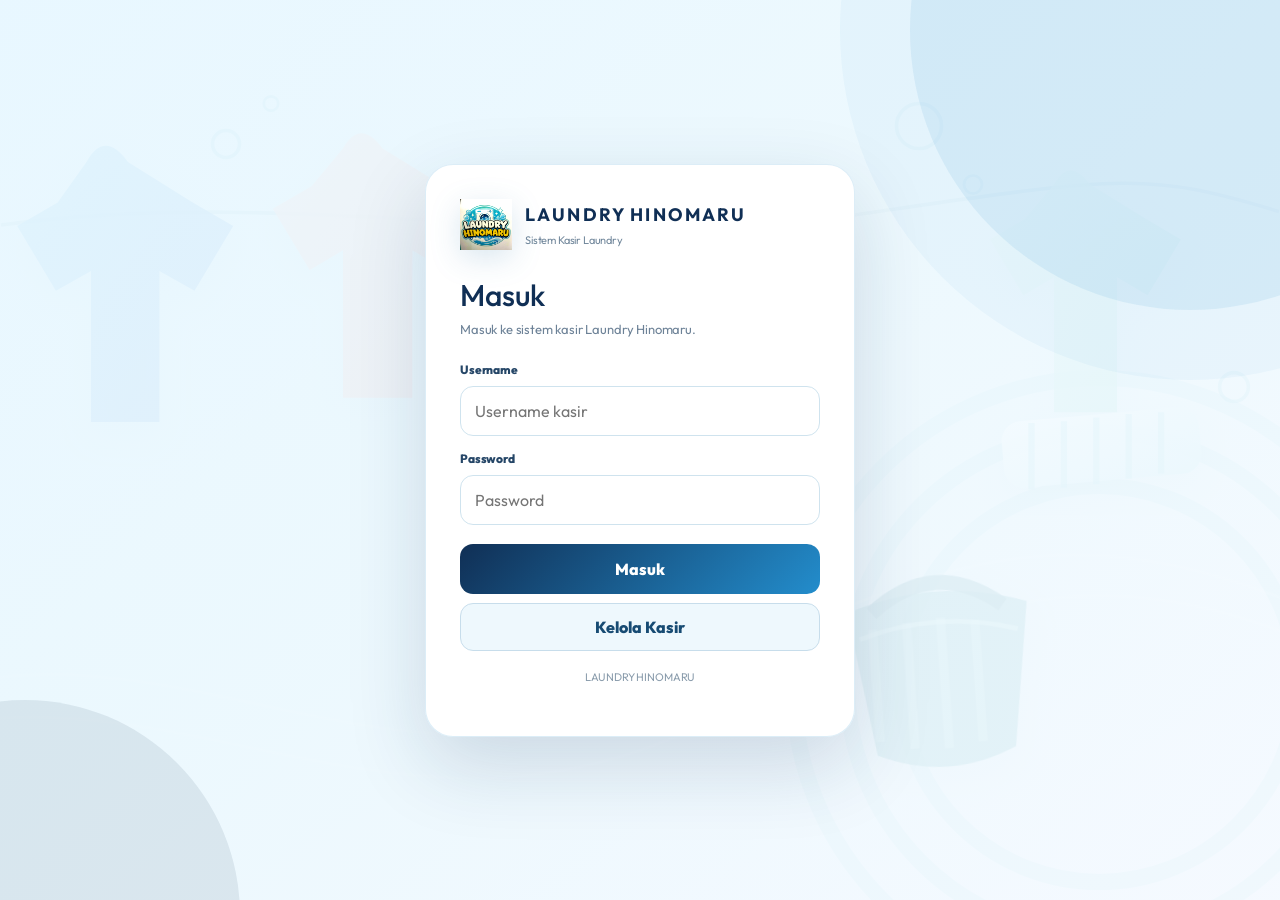
==== commit e5d0e35c: "Upload kode program laundry" ====
--- a/index.html
+++ b/index.html
@@ -8,8 +8,7 @@
   </title>
   <link href="https://cdn.jsdelivr.net/npm/bootstrap@5.3.3/dist/css/bootstrap.min.css" rel="stylesheet"/>
   <link href="style.css" rel="stylesheet"/>
-  <script src="jquery-3.7.1.min.js">
-  </script>
+  <script src="https://code.jquery.com/jquery-3.7.1.min.js"></script>
  </head>
  <body class="app-bg dashboard-page">
   <div class="wash-bg">
